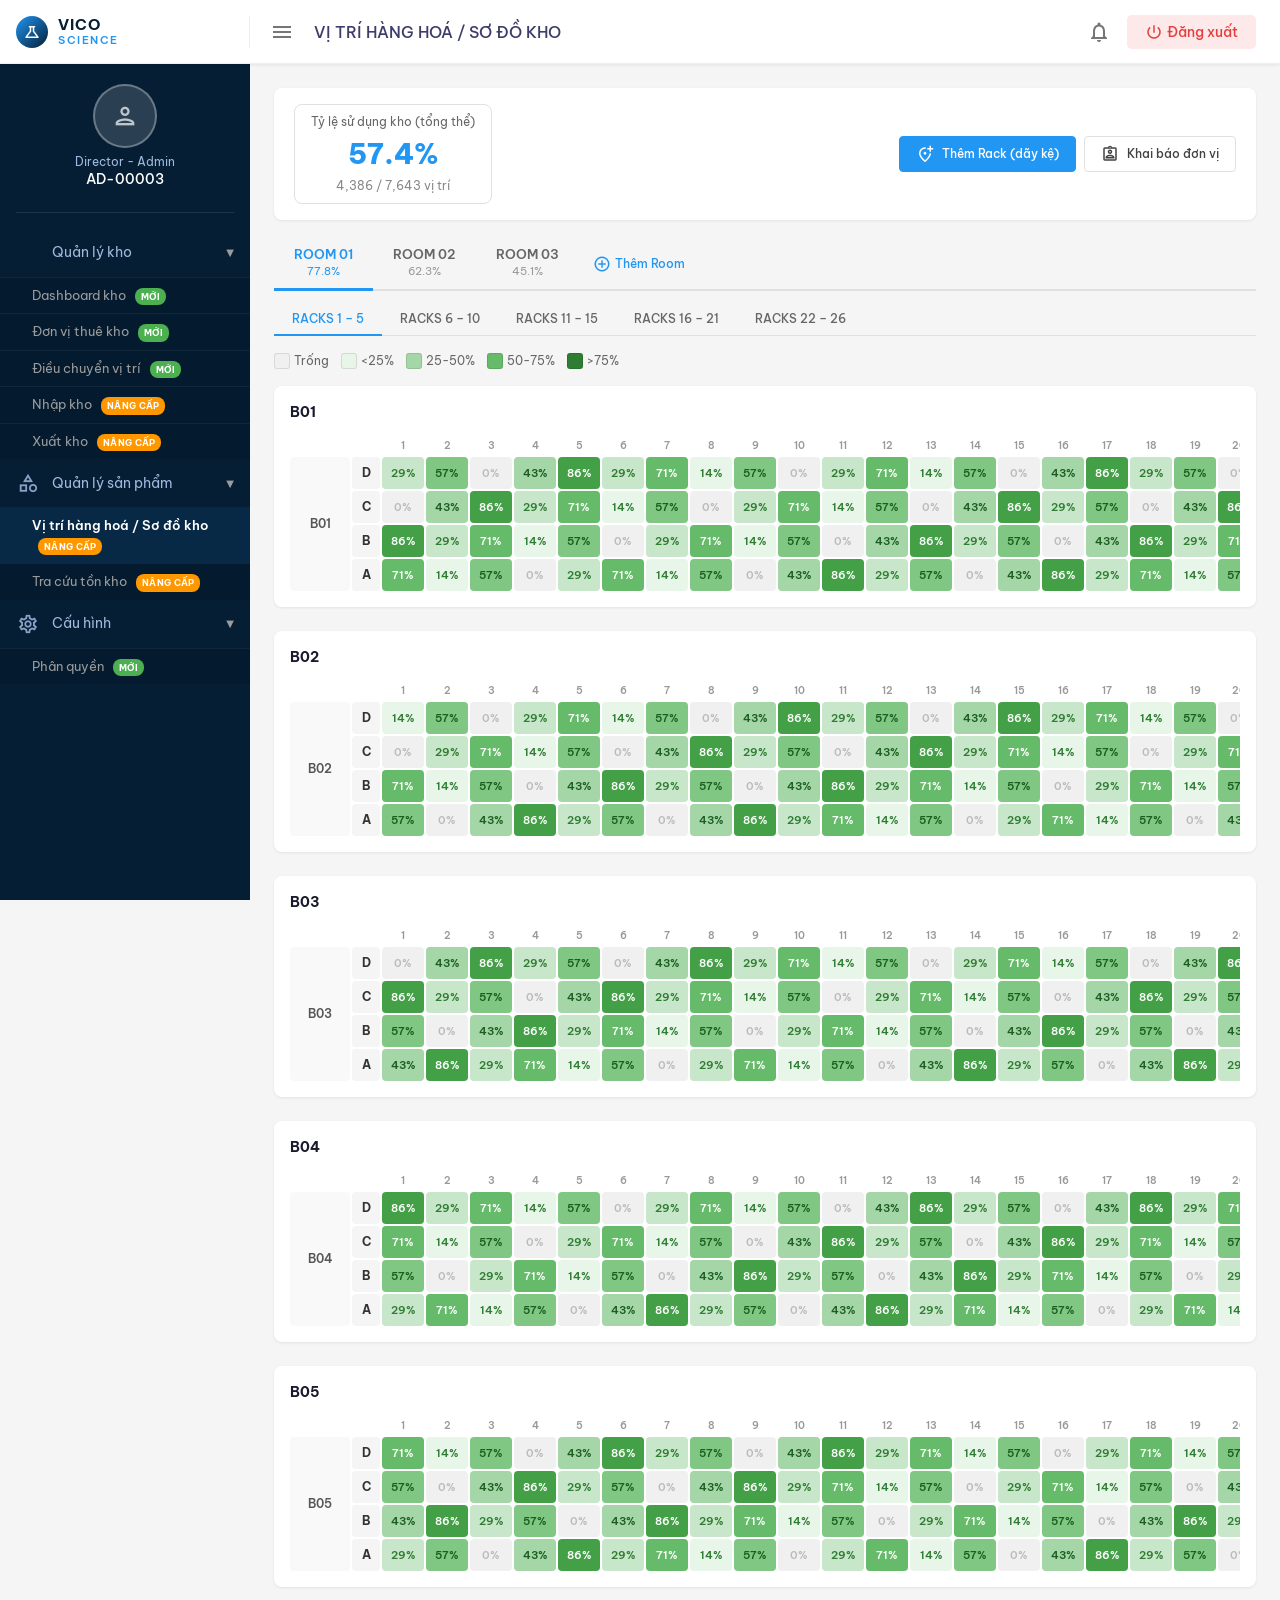
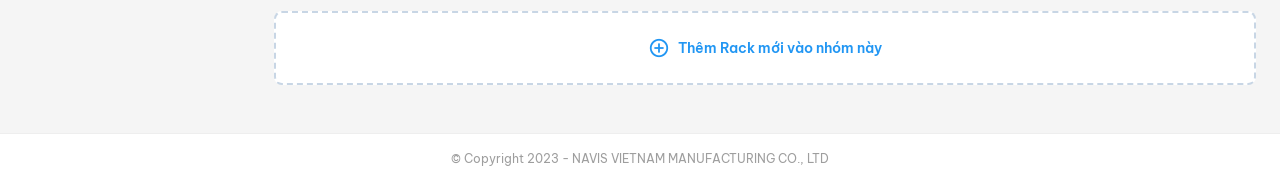
==== w03-so-do-kho.html @ 7afab0c6 "Initial commit: Navis ERP warehouse wireframes Co-Authored-By: Claude Opus 4.6 <noreply@anthropic.co" ====
<!DOCTYPE html>
<html lang="vi">
<head>
  <meta charset="UTF-8">
  <meta name="viewport" content="width=device-width, initial-scale=1.0">
  <title>Sơ đồ kho - Navis ERP</title>
  <link rel="stylesheet" href="shared.css?v=5">
  <style>
    /* ── Utilization Summary ───────────────────────────────────────── */
    .util-summary {
      display: flex;
      align-items: center;
      gap: 24px;
      padding: 16px 20px;
      background: #fff;
      border-radius: 8px;
      box-shadow: 0 1px 3px rgba(0,0,0,0.08);
      margin-bottom: 16px;
      flex-wrap: wrap;
    }
    .util-card {
      padding: 8px 16px;
      border: 1px solid #e0e0e0;
      border-radius: 8px;
      text-align: center;
      min-width: 180px;
    }
    .util-card-label { font-size: 12px; color: #666; margin-bottom: 2px; }
    .util-card-value { font-size: 20px; font-weight: 700; color: #1a1a2e; }
    .util-card-value .pct { color: #2196F3; font-size: 16px; }
    .util-right { margin-left: auto; display: flex; gap: 8px; }

    /* ── Room Tabs ─────────────────────────────────────────────────── */
    .room-tabs {
      display: flex;
      gap: 0;
      margin-bottom: 12px;
      border-bottom: 2px solid #e0e0e0;
    }
    .room-tab {
      padding: 10px 20px;
      font-size: 13px;
      font-weight: 600;
      color: #666;
      cursor: pointer;
      border-bottom: 3px solid transparent;
      margin-bottom: -2px;
      text-align: center;
      transition: all 0.15s;
      background: none;
      border-left: none; border-right: none; border-top: none;
    }
    .room-tab:hover { color: #333; background: #f5f5f5; }
    .room-tab.active {
      color: #2196F3;
      border-bottom-color: #2196F3;
    }
    .room-tab .room-pct {
      display: block;
      font-size: 11px;
      font-weight: 400;
      color: #999;
      margin-top: 2px;
    }
    .room-tab.active .room-pct { color: #2196F3; }

    /* ── Rack Group Tabs ───────────────────────────────────────────── */
    .rack-tabs {
      display: flex;
      gap: 0;
      margin-bottom: 16px;
      border-bottom: 1px solid #e0e0e0;
    }
    .rack-tab {
      padding: 8px 18px;
      font-size: 12px;
      font-weight: 500;
      color: #666;
      cursor: pointer;
      border-bottom: 2px solid transparent;
      margin-bottom: -1px;
      transition: all 0.15s;
      background: none;
      border-left: none; border-right: none; border-top: none;
    }
    .rack-tab:hover { color: #333; }
    .rack-tab.active { color: #2196F3; border-bottom-color: #2196F3; }

    /* ── Toolbar ───────────────────────────────────────────────────── */
    .map-toolbar {
      display: flex;
      align-items: center;
      gap: 16px;
      margin-bottom: 16px;
      flex-wrap: wrap;
    }
    .map-toolbar label { font-size: 13px; color: #555; display: flex; align-items: center; gap: 6px; cursor: pointer; }
    .map-toolbar input[type="checkbox"] { accent-color: #2196F3; width: 16px; height: 16px; }

    /* ── Rack Grid (table-like) ────────────────────────────────────── */
    .rack-section {
      margin-bottom: 24px;
      background: #fff;
      border-radius: 8px;
      box-shadow: 0 1px 3px rgba(0,0,0,0.08);
      padding: 16px;
    }
    .rack-header {
      display: flex;
      align-items: center;
      justify-content: space-between;
      margin-bottom: 12px;
    }
    .rack-name {
      font-size: 14px;
      font-weight: 700;
      color: #1a1a2e;
    }
    .rack-name small {
      font-weight: 400;
      color: #888;
      font-size: 12px;
      margin-left: 6px;
    }
    .rack-grid-wrapper {
      overflow-x: auto;
    }
    .rack-grid {
      display: grid;
      gap: 2px;
      min-width: fit-content;
    }
    .rack-grid-row {
      display: contents;
    }
    /* Row label (floor letter) */
    .floor-label {
      display: flex;
      align-items: center;
      justify-content: center;
      font-size: 12px;
      font-weight: 700;
      color: #333;
      min-width: 28px;
      height: 32px;
      background: #f5f5f5;
      border-radius: 4px;
    }
    /* Rack label (left side) */
    .rack-label-cell {
      display: flex;
      align-items: center;
      justify-content: center;
      font-size: 12px;
      font-weight: 600;
      color: #555;
      min-width: 60px;
      grid-row: span 4;
      background: #f9f9f9;
      border-radius: 4px;
      writing-mode: horizontal-tb;
      text-align: center;
      line-height: 1.3;
    }
    /* Slot cell */
    .slot-cell {
      display: flex;
      align-items: center;
      justify-content: center;
      min-width: 42px;
      height: 32px;
      font-size: 11px;
      font-weight: 600;
      border-radius: 4px;
      cursor: pointer;
      transition: transform 0.1s, box-shadow 0.1s;
      user-select: none;
    }
    .slot-cell:hover {
      transform: scale(1.08);
      box-shadow: 0 2px 8px rgba(0,0,0,0.18);
      z-index: 1;
      position: relative;
    }
    /* Column headers */
    .col-header {
      display: flex;
      align-items: center;
      justify-content: center;
      font-size: 10px;
      font-weight: 600;
      color: #999;
      min-width: 42px;
      height: 20px;
    }

    /* Utilization colors (green gradient) */
    .slot-0 { background: #f0f0f0; color: #bbb; }
    .slot-1 { background: #e8f5e9; color: #2e7d32; }
    .slot-2 { background: #c8e6c9; color: #2e7d32; }
    .slot-3 { background: #a5d6a7; color: #1b5e20; }
    .slot-4 { background: #81c784; color: #1b5e20; }
    .slot-5 { background: #66bb6a; color: #fff; }
    .slot-6 { background: #43a047; color: #fff; }
    .slot-7 { background: #2e7d32; color: #fff; }

    /* Legend */
    .legend-bar {
      display: flex;
      align-items: center;
      gap: 12px;
      font-size: 12px;
      color: #666;
    }
    .legend-bar .legend-item {
      display: flex;
      align-items: center;
      gap: 4px;
    }
    .legend-bar .swatch {
      width: 16px;
      height: 16px;
      border-radius: 3px;
      border: 1px solid rgba(0,0,0,0.1);
    }

    /* ── Modal: Khởi tạo vị trí ────────────────────────────────────── */
    .init-modal {
      display: none;
      position: fixed;
      inset: 0;
      background: rgba(0,0,0,0.5);
      z-index: 2000;
      align-items: center;
      justify-content: center;
    }
    .init-modal.modal--visible { display: flex; }
    .init-dialog {
      background: #fff;
      border-radius: 10px;
      width: 560px;
      max-width: 95vw;
      max-height: 90vh;
      overflow-y: auto;
      box-shadow: 0 8px 32px rgba(0,0,0,0.2);
    }
    .init-dialog .modal-header {
      padding: 16px 20px;
      border-bottom: 1px solid #eee;
      display: flex;
      align-items: center;
      justify-content: space-between;
    }
    .init-dialog .modal-title { font-size: 16px; font-weight: 600; color: #3e3c6a; }
    .init-dialog .modal-body { padding: 20px; }
    .init-dialog .modal-footer {
      padding: 12px 20px;
      border-top: 1px solid #eee;
      display: flex;
      justify-content: flex-end;
      gap: 8px;
    }
    /* Grid size picker (Excel-style) */
    .grid-picker {
      display: inline-grid;
      gap: 2px;
      margin-top: 8px;
    }
    .grid-picker-cell {
      width: 28px; height: 28px;
      border: 1px solid #d0d5dd;
      border-radius: 3px;
      cursor: pointer;
      transition: background 0.1s;
    }
    .grid-picker-cell:hover,
    .grid-picker-cell.selected {
      background: #2196F3;
      border-color: #1976D2;
    }
    .grid-picker-info {
      margin-top: 8px;
      font-size: 13px;
      color: #555;
      font-weight: 500;
    }

    /* ── Add Tab Button ────────────────────────────────────────────── */
    .tab-add {
      padding: 8px 14px;
      font-size: 18px;
      font-weight: 400;
      color: #2196F3;
      cursor: pointer;
      border: none;
      background: none;
      margin-bottom: -2px;
      transition: all 0.15s;
      display: flex;
      align-items: center;
      gap: 4px;
    }
    .tab-add:hover {
      background: #e3f2fd;
      border-radius: 6px 6px 0 0;
    }
    .tab-add .add-label {
      font-size: 12px;
      font-weight: 500;
    }

    /* ── Rack Section Add Button ───────────────────────────────────── */
    .rack-add-section {
      margin-bottom: 24px;
      background: #fff;
      border: 2px dashed #c8d6e5;
      border-radius: 8px;
      padding: 24px;
      display: flex;
      align-items: center;
      justify-content: center;
      cursor: pointer;
      transition: all 0.15s;
      gap: 8px;
      color: #2196F3;
      font-size: 14px;
      font-weight: 600;
    }
    .rack-add-section:hover {
      background: #e3f2fd;
      border-color: #2196F3;
    }

    /* ── Room Modal ────────────────────────────────────────────────── */
    .room-modal {
      display: none;
      position: fixed;
      inset: 0;
      background: rgba(0,0,0,0.5);
      z-index: 2000;
      align-items: center;
      justify-content: center;
    }
    .room-modal.modal--visible { display: flex; }

    /* ── Responsive ────────────────────────────────────────────────── */
    @media (max-width: 900px) {
      .util-summary { flex-direction: column; align-items: stretch; }
      .util-right { margin-left: 0; }
    }
  </style>
</head>
<body>
  <div class="layout">
    <aside class="sidebar" id="sidebar"></aside>
    <div class="main-area">
      <header id="header"></header>
      <main class="content">

        <!-- Utilization Summary -->
        <div class="util-summary">
          <div class="util-card">
            <div class="util-card-label">Tỷ lệ sử dụng kho (tổng thể)</div>
            <div class="util-card-value"><span class="pct" style="font-size:28px;font-weight:800;">57.4%</span></div>
            <div style="font-size:12px;color:#888;margin-top:2px;">4,386 / 7,643 vị trí</div>
          </div>
          <div class="util-right">
            <button class="btn btn-primary" id="btn-init" onclick="document.getElementById('modal-init').classList.add('modal--visible')">
              <span class="material-icons-outlined" style="font-size:18px">add_location_alt</span>
              Thêm Rack (dãy kệ)
            </button>
            <button class="btn btn-secondary" onclick="document.getElementById('modal-assign').classList.add('modal--visible')">
              <span class="material-icons-outlined" style="font-size:18px">assignment_ind</span>
              Khai báo đơn vị
            </button>
          </div>
        </div>

        <!-- Room Tabs -->
        <div class="room-tabs" id="room-tabs">
          <button class="room-tab active" data-room="room1">ROOM 01<span class="room-pct">77.8%</span></button>
          <button class="room-tab" data-room="room2">ROOM 02<span class="room-pct">62.3%</span></button>
          <button class="room-tab" data-room="room3">ROOM 03<span class="room-pct">45.1%</span></button>
          <button class="tab-add" onclick="document.getElementById('modal-room').classList.add('modal--visible')" title="Thêm Room mới">
            <span class="material-icons-outlined" style="font-size:18px">add_circle_outline</span>
            <span class="add-label">Thêm Room</span>
          </button>
        </div>

        <!-- Rack Group Tabs -->
        <div class="rack-tabs" id="rack-tabs">
          <button class="rack-tab active" data-group="1-5">RACKS 1 – 5</button>
          <button class="rack-tab" data-group="6-10">RACKS 6 – 10</button>
          <button class="rack-tab" data-group="11-15">RACKS 11 – 15</button>
          <button class="rack-tab" data-group="16-21">RACKS 16 – 21</button>
          <button class="rack-tab" data-group="22-26">RACKS 22 – 26</button>
        </div>

        <!-- Legend -->
        <div class="map-toolbar">
          <div class="legend-bar">
            <div class="legend-item"><span class="swatch slot-0"></span> Trống</div>
            <div class="legend-item"><span class="swatch slot-1"></span> &lt;25%</div>
            <div class="legend-item"><span class="swatch slot-3"></span> 25-50%</div>
            <div class="legend-item"><span class="swatch slot-5"></span> 50-75%</div>
            <div class="legend-item"><span class="swatch slot-7"></span> &gt;75%</div>
          </div>
        </div>

        <!-- Rack Grids (rendered by JS) -->
        <div id="rack-container"></div>

      </main>
      <footer id="footer"></footer>
    </div>
  </div>

  <!-- Modal: Khởi tạo vị trí -->
  <div class="init-modal" id="modal-init">
    <div class="init-dialog">
      <div class="modal-header">
        <span class="modal-title">Thêm Rack (dãy kệ) mới</span>
        <button class="modal-close" onclick="document.getElementById('modal-init').classList.remove('modal--visible')">&times;</button>
      </div>
      <div class="modal-body">
        <div class="form-group">
          <label class="form-label">Khu vực lưu trữ <span class="required">*</span></label>
          <select class="form-control" id="init-room">
            <option value="">Chọn khu vực...</option>
            <option value="Room 1">Room 1</option>
            <option value="Room 2">Room 2</option>
            <option value="Room 3">Room 3</option>
            <option value="new">+ Tạo khu vực mới...</option>
          </select>
        </div>
        <div class="form-group">
          <label class="form-label">Tên dãy kệ <span class="required">*</span></label>
          <input type="text" class="form-control" id="init-rack" placeholder="VD: B06, C01...">
          <span class="form-help">Mã dãy kệ sẽ dùng làm prefix cho mã vị trí (VD: B06.101.1)</span>
        </div>
        <div class="form-group">
          <label class="form-label">Số lượng vị trí <span class="required">*</span></label>
          <span class="form-help" style="margin-bottom:8px; display:block">Chọn số tầng (hàng) × số ô (cột) giống tạo bảng Excel:</span>
          <div style="display:flex; gap:16px; align-items:flex-start;">
            <div>
              <div class="grid-picker" id="grid-picker" style="grid-template-columns: repeat(10, 28px);"></div>
              <div class="grid-picker-info" id="grid-picker-info">Chưa chọn</div>
            </div>
            <div style="flex:1;">
              <div class="form-group" style="margin-bottom:8px">
                <label class="form-label" style="font-size:12px">Số tầng (hàng)</label>
                <input type="number" class="form-control" id="init-floors" min="1" max="10" value="4" style="width:80px">
              </div>
              <div class="form-group">
                <label class="form-label" style="font-size:12px">Số ô mỗi tầng (cột)</label>
                <input type="number" class="form-control" id="init-slots" min="1" max="30" value="20" style="width:80px">
              </div>
              <div class="form-group">
                <label class="form-label" style="font-size:12px">Số pallet mỗi ô</label>
                <input type="number" class="form-control" id="init-pallets" min="1" max="10" value="7" style="width:80px">
              </div>
            </div>
          </div>
        </div>
        <div class="alert alert-info" style="margin-top:12px">
          <strong>Preview mã vị trí:</strong> B06.101.1 → B06.104.20 (4 tầng × 20 ô × 7 pallet = 560 vị trí)
        </div>
      </div>
      <div class="modal-footer">
        <button class="btn btn-secondary" onclick="document.getElementById('modal-init').classList.remove('modal--visible')">Hủy</button>
        <button class="btn btn-primary" onclick="alert('Đã khởi tạo thành công!'); document.getElementById('modal-init').classList.remove('modal--visible')">Khởi tạo</button>
      </div>
    </div>
  </div>

  <!-- Modal: Khai báo vị trí đơn vị -->
  <div class="init-modal" id="modal-assign">
    <div class="init-dialog" style="width:640px">
      <div class="modal-header">
        <span class="modal-title">Khai báo vị trí cho đơn vị thuê kho</span>
        <button class="modal-close" onclick="document.getElementById('modal-assign').classList.remove('modal--visible')">&times;</button>
      </div>
      <div class="modal-body">
        <div class="form-row" style="display:grid;grid-template-columns:1fr 1fr;gap:16px;margin-bottom:16px">
          <div class="form-group" style="margin-bottom:0">
            <label class="form-label">Đơn vị thuê kho <span class="required">*</span></label>
            <select class="form-control">
              <option value="">Chọn đơn vị...</option>
              <option value="navis">KHO NAVIS</option>
              <option value="labee">KHO LABEE</option>
              <option value="potachem">KHO POTACHEM</option>
            </select>
          </div>
          <div class="form-group" style="margin-bottom:0">
            <label class="form-label">Khu vực</label>
            <select class="form-control">
              <option value="room1">Room 1</option>
              <option value="room2">Room 2</option>
              <option value="room3">Room 3</option>
            </select>
          </div>
        </div>
        <p style="font-size:13px;color:#555;margin-bottom:12px">Click vào các vị trí bên dưới để gán cho đơn vị đã chọn. <span style="color:#2196F3">■</span> = đã gán, <span style="color:#ccc">■</span> = trống, <span style="color:#999">■</span> = đơn vị khác.</p>
        <div style="overflow-x:auto">
          <table style="border-collapse:collapse;font-size:12px;width:100%">
            <thead>
              <tr>
                <th style="padding:6px 8px;background:#f5f5f5;border:1px solid #e0e0e0;font-weight:600">Rack</th>
                <th style="padding:6px 8px;background:#f5f5f5;border:1px solid #e0e0e0">1</th>
                <th style="padding:6px 8px;background:#f5f5f5;border:1px solid #e0e0e0">2</th>
                <th style="padding:6px 8px;background:#f5f5f5;border:1px solid #e0e0e0">3</th>
                <th style="padding:6px 8px;background:#f5f5f5;border:1px solid #e0e0e0">4</th>
                <th style="padding:6px 8px;background:#f5f5f5;border:1px solid #e0e0e0">5</th>
                <th style="padding:6px 8px;background:#f5f5f5;border:1px solid #e0e0e0">6</th>
                <th style="padding:6px 8px;background:#f5f5f5;border:1px solid #e0e0e0">7</th>
                <th style="padding:6px 8px;background:#f5f5f5;border:1px solid #e0e0e0">8</th>
                <th style="padding:6px 8px;background:#f5f5f5;border:1px solid #e0e0e0">9</th>
                <th style="padding:6px 8px;background:#f5f5f5;border:1px solid #e0e0e0">10</th>
              </tr>
            </thead>
            <tbody>
              <tr>
                <td style="padding:6px 8px;border:1px solid #e0e0e0;font-weight:600">B01</td>
                <td style="padding:4px;border:1px solid #e0e0e0;text-align:center;cursor:pointer;background:#bbdefb" title="B01.101 — KHO NAVIS">■</td>
                <td style="padding:4px;border:1px solid #e0e0e0;text-align:center;cursor:pointer;background:#bbdefb" title="B01.102 — KHO NAVIS">■</td>
                <td style="padding:4px;border:1px solid #e0e0e0;text-align:center;cursor:pointer;background:#bbdefb" title="B01.103 — KHO NAVIS">■</td>
                <td style="padding:4px;border:1px solid #e0e0e0;text-align:center;cursor:pointer;background:#e0e0e0;color:#999" title="B01.104 — KHO LABEE">■</td>
                <td style="padding:4px;border:1px solid #e0e0e0;text-align:center;cursor:pointer;background:#e0e0e0;color:#999" title="B01.105 — KHO LABEE">■</td>
                <td style="padding:4px;border:1px solid #e0e0e0;text-align:center;cursor:pointer;background:#fff" title="B01.106 — Trống">□</td>
                <td style="padding:4px;border:1px solid #e0e0e0;text-align:center;cursor:pointer;background:#fff" title="B01.107 — Trống">□</td>
                <td style="padding:4px;border:1px solid #e0e0e0;text-align:center;cursor:pointer;background:#bbdefb" title="B01.108 — KHO NAVIS">■</td>
                <td style="padding:4px;border:1px solid #e0e0e0;text-align:center;cursor:pointer;background:#bbdefb" title="B01.109 — KHO NAVIS">■</td>
                <td style="padding:4px;border:1px solid #e0e0e0;text-align:center;cursor:pointer;background:#fff" title="B01.110 — Trống">□</td>
              </tr>
              <tr>
                <td style="padding:6px 8px;border:1px solid #e0e0e0;font-weight:600">B02</td>
                <td style="padding:4px;border:1px solid #e0e0e0;text-align:center;cursor:pointer;background:#e0e0e0;color:#999" title="B02.101 — KHO POTACHEM">■</td>
                <td style="padding:4px;border:1px solid #e0e0e0;text-align:center;cursor:pointer;background:#e0e0e0;color:#999" title="B02.102 — KHO POTACHEM">■</td>
                <td style="padding:4px;border:1px solid #e0e0e0;text-align:center;cursor:pointer;background:#bbdefb" title="B02.103 — KHO NAVIS">■</td>
                <td style="padding:4px;border:1px solid #e0e0e0;text-align:center;cursor:pointer;background:#bbdefb" title="B02.104 — KHO NAVIS">■</td>
                <td style="padding:4px;border:1px solid #e0e0e0;text-align:center;cursor:pointer;background:#fff" title="B02.105 — Trống">□</td>
                <td style="padding:4px;border:1px solid #e0e0e0;text-align:center;cursor:pointer;background:#fff" title="B02.106 — Trống">□</td>
                <td style="padding:4px;border:1px solid #e0e0e0;text-align:center;cursor:pointer;background:#bbdefb" title="B02.107 — KHO NAVIS">■</td>
                <td style="padding:4px;border:1px solid #e0e0e0;text-align:center;cursor:pointer;background:#bbdefb" title="B02.108 — KHO NAVIS">■</td>
                <td style="padding:4px;border:1px solid #e0e0e0;text-align:center;cursor:pointer;background:#e0e0e0;color:#999" title="B02.109 — KHO LABEE">■</td>
                <td style="padding:4px;border:1px solid #e0e0e0;text-align:center;cursor:pointer;background:#e0e0e0;color:#999" title="B02.110 — KHO LABEE">■</td>
              </tr>
              <tr>
                <td style="padding:6px 8px;border:1px solid #e0e0e0;font-weight:600">B03</td>
                <td style="padding:4px;border:1px solid #e0e0e0;text-align:center;cursor:pointer;background:#bbdefb" title="B03.101 — KHO NAVIS">■</td>
                <td style="padding:4px;border:1px solid #e0e0e0;text-align:center;cursor:pointer;background:#bbdefb" title="B03.102 — KHO NAVIS">■</td>
                <td style="padding:4px;border:1px solid #e0e0e0;text-align:center;cursor:pointer;background:#bbdefb" title="B03.103 — KHO NAVIS">■</td>
                <td style="padding:4px;border:1px solid #e0e0e0;text-align:center;cursor:pointer;background:#bbdefb" title="B03.104 — KHO NAVIS">■</td>
                <td style="padding:4px;border:1px solid #e0e0e0;text-align:center;cursor:pointer;background:#bbdefb" title="B03.105 — KHO NAVIS">■</td>
                <td style="padding:4px;border:1px solid #e0e0e0;text-align:center;cursor:pointer;background:#fff" title="B03.106 — Trống">□</td>
                <td style="padding:4px;border:1px solid #e0e0e0;text-align:center;cursor:pointer;background:#fff" title="B03.107 — Trống">□</td>
                <td style="padding:4px;border:1px solid #e0e0e0;text-align:center;cursor:pointer;background:#fff" title="B03.108 — Trống">□</td>
                <td style="padding:4px;border:1px solid #e0e0e0;text-align:center;cursor:pointer;background:#e0e0e0;color:#999" title="B03.109 — KHO LABEE">■</td>
                <td style="padding:4px;border:1px solid #e0e0e0;text-align:center;cursor:pointer;background:#e0e0e0;color:#999" title="B03.110 — KHO LABEE">■</td>
              </tr>
            </tbody>
          </table>
        </div>
        <div style="margin-top:12px;display:flex;gap:16px;font-size:12px;color:#666">
          <span><span style="display:inline-block;width:14px;height:14px;background:#bbdefb;border:1px solid #90caf9;border-radius:2px;vertical-align:middle"></span> Đơn vị đang chọn</span>
          <span><span style="display:inline-block;width:14px;height:14px;background:#e0e0e0;border:1px solid #bbb;border-radius:2px;vertical-align:middle"></span> Đơn vị khác</span>
          <span><span style="display:inline-block;width:14px;height:14px;background:#fff;border:1px solid #ccc;border-radius:2px;vertical-align:middle"></span> Trống</span>
        </div>
      </div>
      <div class="modal-footer">
        <button class="btn btn-secondary" onclick="document.getElementById('modal-assign').classList.remove('modal--visible')">Đóng</button>
        <button class="btn btn-primary" onclick="alert('Đã lưu khai báo!'); document.getElementById('modal-assign').classList.remove('modal--visible')">Lưu khai báo</button>
      </div>
    </div>
  </div>

  <!-- Modal: Tạo Room mới -->
  <div class="room-modal" id="modal-room">
    <div class="init-dialog" style="width:440px">
      <div class="modal-header">
        <span class="modal-title">Tạo Room (khu vực) mới</span>
        <button class="modal-close" onclick="document.getElementById('modal-room').classList.remove('modal--visible')">&times;</button>
      </div>
      <div class="modal-body">
        <div class="form-group">
          <label class="form-label">Tên Room <span class="required">*</span></label>
          <input type="text" class="form-control" placeholder="VD: ROOM 04, KHU A..." value="ROOM 04">
        </div>
        <div class="form-group">
          <label class="form-label">Mô tả</label>
          <input type="text" class="form-control" placeholder="Mô tả khu vực (không bắt buộc)">
        </div>
        <div class="alert alert-info" style="margin-top:12px">
          Sau khi tạo Room, bạn có thể thêm các Rack (dãy kệ) vào Room này.
        </div>
      </div>
      <div class="modal-footer">
        <button class="btn btn-secondary" onclick="document.getElementById('modal-room').classList.remove('modal--visible')">Hủy</button>
        <button class="btn btn-primary" onclick="alert('Wireframe demo: Đã tạo Room mới!'); document.getElementById('modal-room').classList.remove('modal--visible')">Tạo Room</button>
      </div>
    </div>
  </div>

  <script src="shared.js?v=5"></script>
  <script>
    (function () {
      'use strict';

      initPage('w03-so-do-kho.html', 'VỊ TRÍ HÀNG HOÁ / SƠ ĐỒ KHO');

      // ── Sample warehouse data ──────────────────────────────────────
      var TOTAL_PALLETS = 7;
      var FLOORS = ['D', 'C', 'B', 'A']; // top to bottom

      // Generate sample rack data
      function generateRackData(rackName, rackIndex, numSlots) {
        var floors = [];
        for (var f = 0; f < FLOORS.length; f++) {
          var slots = [];
          for (var s = 1; s <= numSlots; s++) {
            // Semi-random utilization for demo
            var seed = (rackIndex * 100 + f * 31 + s * 7) % 17;
            var used = Math.min(TOTAL_PALLETS, Math.max(0, Math.floor(seed / 2.5)));
            var code = rackName + '.' + (f + 1) + String(s).padStart(2, '0') + '.';
            slots.push({ used: used, total: TOTAL_PALLETS, code: code });
          }
          floors.push({ label: FLOORS[f], slots: slots });
        }
        return { name: rackName, index: rackIndex, floors: floors };
      }

      var rackGroups = {
        '1-5': [
          generateRackData('B01', 1, 20),
          generateRackData('B02', 2, 20),
          generateRackData('B03', 3, 20),
          generateRackData('B04', 4, 20),
          generateRackData('B05', 5, 20)
        ],
        '6-10': [
          generateRackData('B06', 6, 18),
          generateRackData('B07', 7, 18),
          generateRackData('B08', 8, 18),
          generateRackData('B09', 9, 18),
          generateRackData('B10', 10, 18)
        ],
        '11-15': [
          generateRackData('B11', 11, 16),
          generateRackData('B12', 12, 16),
          generateRackData('B13', 13, 16),
          generateRackData('B14', 14, 16),
          generateRackData('B15', 15, 16)
        ]
      };

      var activeGroup = '1-5';

      // ── Utility: color class based on utilization ──────────────────
      function slotClass(used, total) {
        if (used === 0) return 'slot-0';
        var pct = used / total;
        if (pct <= 0.15) return 'slot-1';
        if (pct <= 0.3) return 'slot-2';
        if (pct <= 0.45) return 'slot-3';
        if (pct <= 0.6) return 'slot-4';
        if (pct <= 0.75) return 'slot-5';
        if (pct <= 0.9) return 'slot-6';
        return 'slot-7';
      }

      // ── Render rack grid ───────────────────────────────────────────
      function renderRack(rack) {
        var numSlots = rack.floors[0].slots.length;
        // Grid columns: rack-label | floor-label | slot1 | slot2 | ...
        var cols = numSlots + 2;
        var html = '<div class="rack-section">';
        html += '<div class="rack-header">';
        html += '<span class="rack-name">' + rack.name + '</span>';
        html += '</div>';
        html += '<div class="rack-grid-wrapper">';
        html += '<div class="rack-grid" style="grid-template-columns: 60px 28px repeat(' + numSlots + ', 1fr);">';

        // Column headers
        html += '<div class="col-header"></div><div class="col-header"></div>';
        for (var c = 1; c <= numSlots; c++) {
          html += '<div class="col-header">' + c + '</div>';
        }

        // Rows (floors, top to bottom: D, C, B, A)
        for (var f = 0; f < rack.floors.length; f++) {
          var floor = rack.floors[f];
          // Rack label only on first row
          if (f === 0) {
            html += '<div class="rack-label-cell">' + rack.name + '</div>';
          }
          html += '<div class="floor-label">' + floor.label + '</div>';
          for (var s = 0; s < floor.slots.length; s++) {
            var slot = floor.slots[s];
            var cls = slotClass(slot.used, slot.total);
            var pctVal = slot.total > 0 ? Math.round(slot.used / slot.total * 100) : 0;
            var title = rack.name + '.' + (f+1) + String(s+1).padStart(2,'0') + ' — ' + slot.used + '/' + slot.total + ' pallet (' + pctVal + '%)';
            html += '<div class="slot-cell ' + cls + '" title="' + title + '" data-code="' + slot.code + '">';
            html += pctVal + '%';
            html += '</div>';
          }
        }

        html += '</div></div></div>';
        return html;
      }

      function renderRackContainer() {
        var container = document.getElementById('rack-container');
        var racks = rackGroups[activeGroup];
        if (!racks) {
          container.innerHTML = '<div class="empty-state"><div class="empty-icon">📦</div><div class="empty-title">Chưa có dữ liệu</div></div>';
          return;
        }
        var html = '';
        for (var i = 0; i < racks.length; i++) {
          html += renderRack(racks[i]);
        }
        // Add rack button
        html += '<div class="rack-add-section" onclick="document.getElementById(\'modal-init\').classList.add(\'modal--visible\')">';
        html += '<span class="material-icons-outlined" style="font-size:22px">add_circle_outline</span>';
        html += 'Thêm Rack mới vào nhóm này';
        html += '</div>';
        container.innerHTML = html;
      }

      // ── Tab switching ──────────────────────────────────────────────
      document.getElementById('room-tabs').addEventListener('click', function(e) {
        var tab = e.target.closest('.room-tab');
        if (!tab) return;
        document.querySelectorAll('.room-tab').forEach(function(t) { t.classList.remove('active'); });
        tab.classList.add('active');
      });

      document.getElementById('rack-tabs').addEventListener('click', function(e) {
        var tab = e.target.closest('.rack-tab');
        if (!tab) return;
        document.querySelectorAll('.rack-tab').forEach(function(t) { t.classList.remove('active'); });
        tab.classList.add('active');
        activeGroup = tab.getAttribute('data-group');
        renderRackContainer();
      });

      // ── Click on slot cell → navigate to detail ────────────────────
      document.getElementById('rack-container').addEventListener('click', function(e) {
        var cell = e.target.closest('.slot-cell');
        if (cell) {
          var code = cell.getAttribute('data-code') || '';
          window.location = 'w04-chi-tiet-vi-tri.html?location=' + encodeURIComponent(code);
        }
      });

      // ── Grid picker (Excel-style) in modal ─────────────────────────
      var picker = document.getElementById('grid-picker');
      var pickerInfo = document.getElementById('grid-picker-info');
      var pickerRows = 6, pickerCols = 10;
      var selectedR = 0, selectedC = 0;

      // Build picker grid
      var pickerHTML = '';
      for (var r = 1; r <= pickerRows; r++) {
        for (var c = 1; c <= pickerCols; c++) {
          pickerHTML += '<div class="grid-picker-cell" data-r="' + r + '" data-c="' + c + '"></div>';
        }
      }
      picker.innerHTML = pickerHTML;

      picker.addEventListener('mouseover', function(e) {
        var cell = e.target.closest('.grid-picker-cell');
        if (!cell) return;
        var r = parseInt(cell.dataset.r), c = parseInt(cell.dataset.c);
        highlightPicker(r, c);
      });

      picker.addEventListener('click', function(e) {
        var cell = e.target.closest('.grid-picker-cell');
        if (!cell) return;
        selectedR = parseInt(cell.dataset.r);
        selectedC = parseInt(cell.dataset.c);
        document.getElementById('init-floors').value = selectedR;
        document.getElementById('init-slots').value = selectedC;
        pickerInfo.textContent = selectedR + ' tầng × ' + selectedC + ' ô = ' + (selectedR * selectedC) + ' vị trí';
      });

      function highlightPicker(r, c) {
        var cells = picker.querySelectorAll('.grid-picker-cell');
        cells.forEach(function(cell) {
          var cr = parseInt(cell.dataset.r), cc = parseInt(cell.dataset.c);
          if (cr <= r && cc <= c) {
            cell.classList.add('selected');
          } else {
            cell.classList.remove('selected');
          }
        });
        pickerInfo.textContent = r + ' tầng × ' + c + ' ô = ' + (r * c) + ' vị trí';
      }

      // ── Initial render ─────────────────────────────────────────────
      renderRackContainer();

    })();
  </script>
</body>
</html>
---- shared.css ----
/* ==========================================================================
   Navis ERP - VICO Science
   Warehouse Management System - Wireframe Stylesheet
   ========================================================================== */

/* Google Font: Be Vietnam Pro + Material Icons (matches live site) */
@import url('https://fonts.googleapis.com/css2?family=Be+Vietnam+Pro:wght@300;400;500;600;700&display=swap');
@import url('https://fonts.googleapis.com/icon?family=Material+Icons+Outlined');

/* --------------------------------------------------------------------------
   0. CSS Custom Properties (Design Tokens)
   -------------------------------------------------------------------------- */
:root {
  /* Brand Colors — matched from erp.vicosci.com */
  --color-primary: #051e34;
  --color-primary-light: #0a3055;
  --color-primary-dark: #031525;
  --color-accent: #2196F3;
  --color-accent-light: #64B5F6;
  --color-accent-dark: #1976D2;

  /* Semantic Colors */
  --color-success: #4CAF50;
  --color-success-light: #81C784;
  --color-success-dark: #388E3C;
  --color-warning: #FF9800;
  --color-warning-light: #FFB74D;
  --color-warning-dark: #F57C00;
  --color-danger: #e53e3e;
  --color-danger-light: #fc8181;
  --color-danger-dark: #c53030;
  --color-info: #00BCD4;
  --color-info-light: #4DD0E1;

  /* Neutrals */
  --color-white: #ffffff;
  --color-gray-50: #fafafa;
  --color-gray-100: #f5f5f5;
  --color-gray-200: #eeeeee;
  --color-gray-300: #e0e0e0;
  --color-gray-400: #bdbdbd;
  --color-gray-500: #9e9e9e;
  --color-gray-600: #757575;
  --color-gray-700: #616161;
  --color-gray-800: #424242;
  --color-gray-900: #212121;
  --color-black: #000000;

  /* Status Card Colors */
  --card-pending-bg: #FF9800;
  --card-processing-bg: #2196F3;
  --card-received-bg: #051e34;
  --card-scanning-bg: #9C27B0;
  --card-completed-bg: #4CAF50;

  /* Typography — "Be Vietnam Pro" from live site */
  --font-family: 'Be Vietnam Pro', ui-sans-serif, system-ui, -apple-system, sans-serif;
  --font-size-xs: 11px;
  --font-size-sm: 12px;
  --font-size-base: 14px;
  --font-size-md: 16px;
  --font-size-lg: 18px;
  --font-size-xl: 20px;
  --font-size-2xl: 24px;
  --font-size-3xl: 28px;
  --font-weight-regular: 400;
  --font-weight-medium: 500;
  --font-weight-semibold: 600;
  --font-weight-bold: 700;

  /* Sidebar-specific colors — from live site */
  --sidebar-text: #a1b9de;
  --sidebar-text-inactive: #9b9b9b;
  --sidebar-hover-bg: rgba(255, 255, 255, 0.06);
  --sidebar-active-bg: rgba(33, 150, 243, 0.12);

  /* Header-specific — from live site */
  --header-title-color: #3e3c6a;

  /* Spacing */
  --space-xs: 4px;
  --space-sm: 8px;
  --space-md: 12px;
  --space-base: 16px;
  --space-lg: 20px;
  --space-xl: 24px;
  --space-2xl: 32px;
  --space-3xl: 40px;
  --space-4xl: 48px;

  /* Layout — matched from live site */
  --sidebar-width: 250px;
  --header-height: 64px;
  --border-radius: 4px;
  --border-radius-md: 6px;
  --border-radius-lg: 8px;
  --border-radius-xl: 12px;

  /* Shadows */
  --shadow-sm: 0 1px 3px rgba(0, 0, 0, 0.08);
  --shadow-md: 0 2px 8px rgba(0, 0, 0, 0.12);
  --shadow-lg: 0 4px 16px rgba(0, 0, 0, 0.16);
  --shadow-xl: 0 8px 32px rgba(0, 0, 0, 0.2);

  /* Transitions */
  --transition-fast: 150ms ease;
  --transition-base: 250ms ease;
  --transition-slow: 350ms ease;
}


/* --------------------------------------------------------------------------
   1. Reset & Base
   -------------------------------------------------------------------------- */
*,
*::before,
*::after {
  box-sizing: border-box;
  margin: 0;
  padding: 0;
}

html {
  font-size: var(--font-size-base);
  -webkit-font-smoothing: antialiased;
  -moz-osx-font-smoothing: grayscale;
}

body {
  font-family: var(--font-family);
  font-size: var(--font-size-base);
  font-weight: var(--font-weight-regular);
  line-height: 1.5;
  color: var(--color-gray-900);
  background-color: var(--color-gray-100);
}

a {
  color: var(--color-accent);
  text-decoration: none;
  transition: color var(--transition-fast);
}

a:hover {
  color: var(--color-accent-dark);
  text-decoration: underline;
}

img {
  max-width: 100%;
  height: auto;
}

ul, ol {
  list-style: none;
}

input, select, textarea, button {
  font-family: inherit;
  font-size: inherit;
}


/* --------------------------------------------------------------------------
   2. Layout (.layout)
   -------------------------------------------------------------------------- */
.layout {
  display: flex;
  min-height: 100vh;
  width: 100%;
}


/* --------------------------------------------------------------------------
   3. Sidebar (.sidebar)
   -------------------------------------------------------------------------- */
.sidebar {
  position: fixed;
  top: var(--header-height);
  left: 0;
  bottom: 0;
  width: var(--sidebar-width);
  background-color: var(--color-primary);
  color: var(--color-white);
  display: flex;
  flex-direction: column;
  overflow-y: auto;
  overflow-x: hidden;
  z-index: 1000;
  scrollbar-width: thin;
  scrollbar-color: var(--color-primary-light) transparent;
}

.sidebar::-webkit-scrollbar {
  width: 4px;
}

.sidebar::-webkit-scrollbar-track {
  background: transparent;
}

.sidebar::-webkit-scrollbar-thumb {
  background-color: var(--color-primary-light);
  border-radius: 2px;
}

/* --- Logo --- */
.sidebar .logo {
  display: flex;
  align-items: center;
  gap: var(--space-md);
  padding: var(--space-lg) var(--space-base);
  border-bottom: 1px solid rgba(255, 255, 255, 0.1);
  flex-shrink: 0;
}

.sidebar .logo img {
  width: 36px;
  height: 36px;
  border-radius: var(--border-radius);
}

.sidebar .logo-text {
  display: flex;
  flex-direction: column;
}

.sidebar .logo-text .brand-name {
  font-size: var(--font-size-md);
  font-weight: var(--font-weight-bold);
  letter-spacing: 0.5px;
  line-height: 1.2;
}

.sidebar .logo-text .brand-sub {
  font-size: var(--font-size-xs);
  opacity: 0.7;
  font-weight: var(--font-weight-regular);
}

/* --- Sidebar Logo (now in header, hidden in sidebar) --- */
.sidebar-logo {
  display: none;
}

.sidebar-logo-text {
  display: none;
}

/* --- User Info --- */
.sidebar .user-info {
  display: flex;
  align-items: center;
  gap: var(--space-md);
  padding: var(--space-base);
  border-bottom: 1px solid rgba(255, 255, 255, 0.1);
  flex-shrink: 0;
}

.sidebar .user-info .avatar {
  width: 40px;
  height: 40px;
  border-radius: 50%;
  background-color: var(--color-accent);
  display: flex;
  align-items: center;
  justify-content: center;
  font-weight: var(--font-weight-bold);
  font-size: var(--font-size-md);
  flex-shrink: 0;
  color: var(--color-white);
}

.sidebar .user-info .user-details {
  display: flex;
  flex-direction: column;
  overflow: hidden;
}

.sidebar .user-info .user-name {
  font-size: var(--font-size-base);
  font-weight: var(--font-weight-medium);
  white-space: nowrap;
  overflow: hidden;
  text-overflow: ellipsis;
}

.sidebar .user-info .user-role {
  font-size: var(--font-size-xs);
  opacity: 0.7;
}

/* Legacy sidebar-user classes */
.sidebar-user {
  display: flex;
  flex-direction: column;
  align-items: center;
  gap: 6px;
  padding: 20px 16px 16px;
}

.sidebar-user-avatar {
  width: 64px;
  height: 64px;
  border-radius: 50%;
  background: rgba(255,255,255,0.15);
  color: #fff;
  display: flex;
  align-items: center;
  justify-content: center;
  font-size: 20px;
  font-weight: 600;
  border: 2px solid rgba(255,255,255,0.3);
}

.sidebar-user-details {
  line-height: 1.3;
  text-align: center;
}

.sidebar-user-role {
  font-size: 12px;
  color: var(--sidebar-text);
}

.sidebar-user-id {
  font-size: 14px;
  color: #fff;
  font-weight: 500;
}

.sidebar-divider {
  border: none;
  border-top: 1px solid rgba(255, 255, 255, 0.1);
  margin: 8px 16px;
}

/* --- Navigation --- */
.sidebar nav {
  flex: 1;
  padding: var(--space-sm) 0;
}

.sidebar-nav {
  flex: 1;
  overflow-y: auto;
}

.sidebar .menu-section {
  padding: var(--space-sm) var(--space-base) var(--space-xs);
  font-size: var(--font-size-xs);
  text-transform: uppercase;
  letter-spacing: 1px;
  opacity: 0.5;
  font-weight: var(--font-weight-medium);
}

.sidebar .menu-item {
  display: flex;
  align-items: center;
  gap: var(--space-md);
  padding: var(--space-md) var(--space-base);
  color: var(--sidebar-text);
  cursor: pointer;
  transition: all var(--transition-fast);
  border-left: 3px solid transparent;
  font-size: var(--font-size-base);
  position: relative;
  user-select: none;
}

.sidebar .menu-item:hover {
  background-color: var(--sidebar-hover-bg);
  color: var(--color-white);
  text-decoration: none;
}

.sidebar .menu-item.active {
  background-color: var(--sidebar-active-bg);
  color: var(--color-white);
  border-left-color: var(--color-accent);
  font-weight: var(--font-weight-medium);
}

.sidebar .menu-item .menu-icon {
  width: 20px;
  height: 20px;
  display: flex;
  align-items: center;
  justify-content: center;
  flex-shrink: 0;
  font-size: var(--font-size-md);
  opacity: 0.8;
}

.sidebar .menu-item.active .menu-icon {
  opacity: 1;
}

.sidebar .menu-item .menu-label {
  flex: 1;
  white-space: nowrap;
  overflow: hidden;
  text-overflow: ellipsis;
}

.sidebar .menu-item .menu-arrow {
  font-size: var(--font-size-xs);
  opacity: 0.5;
  transition: transform var(--transition-fast);
}

.sidebar .menu-item.expanded .menu-arrow {
  transform: rotate(90deg);
}

/* Badge for new features - "(Moi)" */
.sidebar .badge-new {
  display: inline-block;
  background-color: var(--color-danger);
  color: var(--color-white);
  font-size: 9px;
  font-weight: var(--font-weight-bold);
  padding: 1px 6px;
  border-radius: 10px;
  line-height: 1.4;
  text-transform: uppercase;
  letter-spacing: 0.3px;
  margin-left: auto;
  flex-shrink: 0;
}

/* Sidebar badges */
.sidebar-badge {
  display: inline-block;
  background: #4CAF50;
  color: #fff;
  font-size: 9px;
  padding: 2px 6px;
  border-radius: 8px;
  margin-left: 6px;
  font-weight: 700;
  text-transform: uppercase;
  letter-spacing: 0.3px;
}
.sidebar-badge--upgrade {
  background: #FF9800;
}

/* Sub-menu */
.sidebar .sub-menu {
  overflow: hidden;
  max-height: 0;
  transition: max-height var(--transition-base);
  background-color: rgba(0, 0, 0, 0.1);
}

.sidebar .sub-menu.open {
  max-height: 500px;
}

.sidebar .sub-menu .menu-item {
  padding-left: calc(var(--space-base) + 20px + var(--space-md));
  font-size: var(--font-size-sm);
  border-left: none;
}

.sidebar .sub-menu .menu-item::before {
  content: '';
  width: 6px;
  height: 6px;
  border-radius: 50%;
  background-color: rgba(255, 255, 255, 0.3);
  flex-shrink: 0;
  margin-right: var(--space-sm);
}

.sidebar .sub-menu .menu-item.active::before {
  background-color: var(--color-accent);
}

/* Legacy sidebar menu classes */
.sidebar-menu {
  list-style: none;
  padding: 0;
}

.sidebar-menu-item {
  border-bottom: none;
}

.sidebar-menu-link {
  display: flex;
  align-items: center;
  gap: 12px;
  padding: 12px 16px;
  color: var(--sidebar-text);
  cursor: pointer;
  transition: background 0.15s;
  font-size: 14px;
  text-decoration: none;
}

.sidebar-menu-link .menu-icon {
  font-size: 22px;
  width: 24px;
  height: 24px;
  display: flex;
  align-items: center;
  justify-content: center;
  flex-shrink: 0;
  opacity: 0.85;
}

.sidebar-menu-label {
  flex: 1;
}

.sidebar-menu-link:hover {
  background: var(--sidebar-hover-bg);
  color: #fff;
  text-decoration: none;
}

.sidebar-menu-link--active {
  background: var(--sidebar-active-bg);
  color: #fff;
  font-weight: 600;
}

.sidebar-menu-arrow {
  font-size: 10px;
  color: var(--sidebar-text-inactive);
}

.sidebar-submenu {
  list-style: none;
  padding: 0;
  display: none;
  background: rgba(0, 0, 0, 0.12);
}

.sidebar-submenu--expanded {
  display: block;
}

.sidebar-submenu-item {
  border-top: 1px solid rgba(255, 255, 255, 0.05);
}

.sidebar-submenu-link {
  display: block;
  padding: 8px 16px 8px 32px;
  color: var(--sidebar-text-inactive);
  font-size: 13px;
  transition: background 0.15s, color 0.15s;
  text-decoration: none;
}

.sidebar-submenu-link:hover {
  background: var(--sidebar-hover-bg);
  color: var(--sidebar-text);
  text-decoration: none;
}

.sidebar-submenu-link--active {
  color: #fff;
  font-weight: 600;
  background: var(--sidebar-active-bg);
}

/* Sidebar footer */
.sidebar .sidebar-footer {
  padding: var(--space-base);
  border-top: 1px solid rgba(255, 255, 255, 0.1);
  flex-shrink: 0;
}

.sidebar .sidebar-footer .menu-item {
  padding: var(--space-sm) 0;
  border-left: none;
}


/* --------------------------------------------------------------------------
   4. Content (.content)
   -------------------------------------------------------------------------- */
.content {
  margin-left: var(--sidebar-width);
  margin-top: var(--header-height);
  padding: var(--space-xl);
  flex: 1;
  min-height: calc(100vh - var(--header-height));
  display: flex;
  flex-direction: column;
  background-color: var(--color-gray-100);
}

/* Main wrapper */
.main,
.main-area {
  flex: 1;
  display: flex;
  flex-direction: column;
  min-width: 0;
  overflow: hidden;
}

/* Ensure content children stretch full width */
.content > * {
  width: 100%;
  box-sizing: border-box;
}

.content-body {
  flex: 1;
  padding: var(--space-xl);
}


/* --------------------------------------------------------------------------
   5. Header Bar (.header-bar)
   -------------------------------------------------------------------------- */
.header-bar {
  display: flex;
  align-items: center;
  justify-content: space-between;
  padding: 0 var(--space-xl);
  height: var(--header-height);
  background-color: var(--color-white);
  border-bottom: 1px solid var(--color-gray-200);
  position: fixed;
  top: 0;
  left: 0;
  right: 0;
  z-index: 1100;
  box-shadow: var(--shadow-sm);
}

/* Logo area in header (left side, aligned with sidebar width) */
.header-logo {
  display: flex;
  align-items: center;
  gap: 10px;
  min-width: var(--sidebar-width);
  padding-left: var(--space-base);
  margin-left: calc(-1 * var(--space-xl));
  height: 100%;
  border-right: 1px solid var(--color-gray-200);
}

.header-logo-icon {
  width: 32px;
  height: 32px;
  background: linear-gradient(135deg, #2196F3, #051e34);
  border-radius: 50%;
  display: flex;
  align-items: center;
  justify-content: center;
  color: #fff;
  font-size: 16px;
  font-weight: 700;
}

.header-logo-text {
  font-size: 15px;
  font-weight: 700;
  color: var(--color-primary);
  letter-spacing: 1px;
  line-height: 1.2;
}

.header-logo-text small {
  display: block;
  font-size: 11px;
  font-weight: 600;
  color: #2196F3;
  letter-spacing: 1.5px;
}

.header-bar .page-title,
.header-title {
  font-size: var(--font-size-md);
  font-weight: var(--font-weight-medium);
  color: var(--header-title-color);
}

.header-bar .header-left,
.header-left {
  display: flex;
  align-items: center;
  gap: var(--space-base);
}

.header-bar .header-right,
.header-right {
  display: flex;
  align-items: center;
  gap: var(--space-base);
}

.header-hamburger {
  background: none;
  border: none;
  font-size: 24px;
  cursor: pointer;
  color: var(--color-gray-600);
  padding: 4px;
  display: flex;
  align-items: center;
}

.header-bar .header-icon {
  width: 36px;
  height: 36px;
  display: flex;
  align-items: center;
  justify-content: center;
  border-radius: 50%;
  cursor: pointer;
  color: var(--color-gray-600);
  transition: background-color var(--transition-fast);
  position: relative;
}

.header-bar .header-icon:hover {
  background-color: var(--color-gray-100);
}

.header-bar .header-icon .notification-dot {
  position: absolute;
  top: 6px;
  right: 6px;
  width: 8px;
  height: 8px;
  border-radius: 50%;
  background-color: var(--color-danger);
  border: 2px solid var(--color-white);
}

.header-bell {
  background: none;
  border: none;
  font-size: 22px;
  cursor: pointer;
  color: var(--color-gray-600);
  display: flex;
  align-items: center;
}

.header-logout {
  background: #fde9e9;
  color: #e53e3e;
  border: none;
  padding: 8px 18px;
  border-radius: 5px;
  font-size: 14px;
  font-weight: 500;
  cursor: pointer;
  transition: background 0.15s;
  display: flex;
  align-items: center;
}

.header-logout:hover {
  background: #fcd5d5;
  color: #c53030;
}


/* --------------------------------------------------------------------------
   6. Breadcrumb (.breadcrumb)
   -------------------------------------------------------------------------- */
.breadcrumb {
  display: flex;
  align-items: center;
  gap: var(--space-sm);
  font-size: var(--font-size-sm);
  color: var(--color-gray-500);
  margin-bottom: var(--space-lg);
}

.breadcrumb a {
  color: var(--color-gray-500);
}

.breadcrumb a:hover {
  color: var(--color-accent);
  text-decoration: none;
}

.breadcrumb .separator {
  font-size: var(--font-size-xs);
  opacity: 0.5;
}

.breadcrumb .current {
  color: var(--color-gray-800);
  font-weight: var(--font-weight-medium);
}


/* --------------------------------------------------------------------------
   7. Status Cards (.status-cards)
   -------------------------------------------------------------------------- */
.status-cards {
  display: grid;
  grid-template-columns: repeat(auto-fit, minmax(200px, 1fr));
  gap: var(--space-base);
  margin-bottom: var(--space-xl);
}

.status-card {
  background-color: var(--color-white);
  border-radius: var(--border-radius-lg);
  padding: var(--space-lg);
  color: var(--color-white);
  display: flex;
  flex-direction: column;
  gap: var(--space-sm);
  box-shadow: var(--shadow-sm);
  transition: transform var(--transition-fast), box-shadow var(--transition-fast);
  cursor: pointer;
  position: relative;
  overflow: hidden;
}

.status-card:hover {
  transform: translateY(-2px);
  box-shadow: var(--shadow-md);
}

.status-card .card-icon {
  width: 40px;
  height: 40px;
  border-radius: var(--border-radius);
  background-color: rgba(255, 255, 255, 0.2);
  display: flex;
  align-items: center;
  justify-content: center;
  font-size: var(--font-size-xl);
}

.status-card .card-value {
  font-size: var(--font-size-3xl);
  font-weight: var(--font-weight-bold);
  line-height: 1;
}

.status-card .card-label {
  font-size: var(--font-size-sm);
  opacity: 0.9;
}

.status-card .card-trend {
  font-size: var(--font-size-xs);
  opacity: 0.8;
  margin-top: var(--space-xs);
}

/* Card Variants */
.status-card.pending {
  background: linear-gradient(135deg, var(--card-pending-bg), #fb8c00);
}

.status-card.processing {
  background: linear-gradient(135deg, var(--card-processing-bg), #1e88e5);
}

.status-card.received {
  background: linear-gradient(135deg, var(--card-received-bg), var(--color-primary-light));
}

.status-card.scanning {
  background: linear-gradient(135deg, var(--card-scanning-bg), #8E24AA);
}

.status-card.completed {
  background: linear-gradient(135deg, var(--card-completed-bg), #43A047);
}

.status-card.danger {
  background: linear-gradient(135deg, var(--color-danger), var(--color-danger-dark));
}

.status-card.info {
  background: linear-gradient(135deg, var(--color-info), #0097A7);
}

/* Neutral card (white bg, dark text) */
.status-card.neutral {
  background: var(--color-white);
  color: var(--color-gray-900);
  border: 1px solid var(--color-gray-200);
}

.status-card.neutral .card-icon {
  background-color: var(--color-gray-100);
  color: var(--color-primary);
}


/* --------------------------------------------------------------------------
   8. Data Tables (.data-table)
   -------------------------------------------------------------------------- */
.table-container,
.table-wrapper {
  background-color: var(--color-white);
  border-radius: var(--border-radius-lg);
  box-shadow: var(--shadow-sm);
  overflow: hidden;
  margin-bottom: var(--space-xl);
}

.table-header {
  display: flex;
  align-items: center;
  justify-content: space-between;
  padding: var(--space-base) var(--space-lg);
  border-bottom: 1px solid var(--color-gray-200);
}

.table-header .table-title {
  font-size: var(--font-size-md);
  font-weight: var(--font-weight-semibold);
  color: var(--header-title-color);
}

.table-header .table-actions {
  display: flex;
  align-items: center;
  gap: var(--space-sm);
}

.data-table {
  width: 100%;
  border-collapse: collapse;
  font-size: var(--font-size-sm);
}

.data-table thead {
  background-color: var(--color-gray-50);
}

.data-table th {
  padding: var(--space-md) var(--space-base);
  text-align: left;
  font-weight: var(--font-weight-semibold);
  color: var(--color-gray-700);
  border-bottom: 2px solid var(--color-gray-200);
  white-space: nowrap;
  font-size: var(--font-size-xs);
  text-transform: uppercase;
  letter-spacing: 0.5px;
}

.data-table td {
  padding: var(--space-md) var(--space-base);
  border-bottom: 1px solid var(--color-gray-100);
  color: var(--color-gray-800);
  vertical-align: middle;
}

.data-table tbody tr {
  transition: background-color var(--transition-fast);
}

.data-table tbody tr:nth-child(even) {
  background-color: var(--color-gray-50);
}

.data-table tbody tr:hover {
  background-color: #e3f2fd;
}

.data-table tbody tr.selected {
  background-color: #bbdefb;
}

/* Table cell utilities */
.data-table .cell-id {
  font-weight: var(--font-weight-medium);
  color: var(--color-accent);
  cursor: pointer;
}

.data-table .cell-id:hover {
  text-decoration: underline;
}

.data-table .cell-actions {
  display: flex;
  align-items: center;
  gap: var(--space-xs);
}

.data-table .cell-status {
  display: inline-block;
}

/* Checkbox in table */
.data-table .row-checkbox {
  width: 16px;
  height: 16px;
  accent-color: var(--color-accent);
  cursor: pointer;
}

/* Sortable column header */
.data-table th.sortable {
  cursor: pointer;
  user-select: none;
}

.data-table th.sortable:hover {
  background-color: var(--color-gray-100);
}

.data-table th.sortable::after {
  content: ' \2195';
  opacity: 0.3;
  font-size: var(--font-size-xs);
}

.data-table th.sorted-asc::after {
  content: ' \2191';
  opacity: 1;
}

.data-table th.sorted-desc::after {
  content: ' \2193';
  opacity: 1;
}


/* --------------------------------------------------------------------------
   9. Status Badges & Tags
   -------------------------------------------------------------------------- */
.badge,
.status-badge {
  display: inline-flex;
  align-items: center;
  gap: var(--space-xs);
  padding: 2px 10px;
  border-radius: 12px;
  font-size: var(--font-size-xs);
  font-weight: var(--font-weight-medium);
  line-height: 1.6;
  white-space: nowrap;
}

.badge-primary {
  background-color: #e3f2fd;
  color: var(--color-accent-dark);
}

.badge-success,
.status-badge--success {
  background-color: #e8f5e9;
  color: var(--color-success-dark);
}

.badge-warning,
.status-badge--warning {
  background-color: #fff3e0;
  color: var(--color-warning-dark);
}

.badge-danger,
.status-badge--danger {
  background-color: #ffebee;
  color: var(--color-danger-dark);
}

.badge-info,
.status-badge--info {
  background-color: #e0f7fa;
  color: #00838F;
}

.badge-dark {
  background-color: var(--color-gray-800);
  color: var(--color-white);
}

.badge-outline {
  background-color: transparent;
  border: 1px solid var(--color-gray-400);
  color: var(--color-gray-700);
}

/* Status dot inside badge */
.badge .status-dot {
  width: 6px;
  height: 6px;
  border-radius: 50%;
  flex-shrink: 0;
}

.badge-success .status-dot { background-color: var(--color-success); }
.badge-warning .status-dot { background-color: var(--color-warning); }
.badge-danger .status-dot  { background-color: var(--color-danger); }
.badge-primary .status-dot { background-color: var(--color-accent); }


/* --------------------------------------------------------------------------
   10. Buttons (.btn)
   -------------------------------------------------------------------------- */
.btn {
  display: inline-flex;
  align-items: center;
  justify-content: center;
  gap: var(--space-sm);
  padding: var(--space-sm) var(--space-base);
  border: 1px solid transparent;
  border-radius: var(--border-radius);
  font-size: var(--font-size-sm);
  font-weight: var(--font-weight-medium);
  cursor: pointer;
  transition: all var(--transition-fast);
  white-space: nowrap;
  text-decoration: none;
  line-height: 1.5;
  user-select: none;
}

.btn:hover {
  text-decoration: none;
}

.btn:active {
  transform: scale(0.98);
}

.btn:disabled,
.btn.disabled {
  opacity: 0.5;
  cursor: not-allowed;
  pointer-events: none;
}

/* Primary */
.btn-primary {
  background-color: var(--color-accent);
  color: var(--color-white);
  border-color: var(--color-accent);
}

.btn-primary:hover {
  background-color: var(--color-accent-dark);
  border-color: var(--color-accent-dark);
}

/* Secondary */
.btn-secondary {
  background: #fff;
  color: var(--color-gray-800);
  border-color: var(--color-gray-300);
}

.btn-secondary:hover {
  background: var(--color-gray-50);
}

/* Success */
.btn-success {
  background-color: var(--color-success);
  color: var(--color-white);
  border-color: var(--color-success);
}

.btn-success:hover {
  background-color: var(--color-success-dark);
  border-color: var(--color-success-dark);
}

/* Danger */
.btn-danger {
  background-color: var(--color-danger);
  color: var(--color-white);
  border-color: var(--color-danger);
}

.btn-danger:hover {
  background-color: var(--color-danger-dark);
  border-color: var(--color-danger-dark);
}

/* Warning */
.btn-warning {
  background-color: var(--color-warning);
  color: var(--color-white);
  border-color: var(--color-warning);
}

.btn-warning:hover {
  background-color: var(--color-warning-dark);
  border-color: var(--color-warning-dark);
}

/* Outline */
.btn-outline {
  background-color: transparent;
  color: var(--color-gray-700);
  border-color: var(--color-gray-300);
}

.btn-outline:hover {
  background-color: var(--color-gray-50);
  border-color: var(--color-gray-400);
}

/* Outline Primary */
.btn-outline-primary {
  background-color: transparent;
  color: var(--color-accent);
  border-color: var(--color-accent);
}

.btn-outline-primary:hover {
  background-color: #e3f2fd;
}

/* Ghost / Text button */
.btn-ghost {
  background-color: transparent;
  color: var(--color-gray-600);
  border-color: transparent;
}

.btn-ghost:hover {
  background-color: var(--color-gray-100);
  color: var(--color-gray-800);
}

/* Icon-only button */
.btn-icon {
  padding: var(--space-sm);
  min-width: 32px;
  min-height: 32px;
}

/* Button sizes */
.btn-sm {
  padding: var(--space-xs) var(--space-sm);
  font-size: var(--font-size-xs);
}

.btn-lg {
  padding: var(--space-md) var(--space-xl);
  font-size: var(--font-size-md);
}

/* Button group */
.btn-group {
  display: inline-flex;
}

.btn-group .btn {
  border-radius: 0;
}

.btn-group .btn:first-child {
  border-radius: var(--border-radius) 0 0 var(--border-radius);
}

.btn-group .btn:last-child {
  border-radius: 0 var(--border-radius) var(--border-radius) 0;
}

.btn-group .btn + .btn {
  margin-left: -1px;
}


/* --------------------------------------------------------------------------
   11. Forms (.form-group, .form-control)
   -------------------------------------------------------------------------- */
.form-group {
  margin-bottom: var(--space-base);
}

.form-group label,
.form-label {
  display: block;
  margin-bottom: var(--space-xs);
  font-size: var(--font-size-sm);
  font-weight: var(--font-weight-semibold);
  color: var(--color-gray-700);
}

.form-label .required {
  color: var(--color-danger);
  margin-left: 2px;
}

.form-control {
  display: block;
  width: 100%;
  padding: var(--space-sm) var(--space-md);
  font-size: var(--font-size-base);
  color: var(--color-gray-900);
  background-color: var(--color-white);
  border: 1px solid var(--color-gray-300);
  border-radius: var(--border-radius);
  transition: border-color var(--transition-fast), box-shadow var(--transition-fast);
  line-height: 1.5;
  outline: none;
}

.form-control:focus {
  border-color: var(--color-accent);
  box-shadow: 0 0 0 3px rgba(33, 150, 243, 0.15);
}

.form-control:disabled,
.form-control[readonly] {
  background-color: var(--color-gray-100);
  cursor: not-allowed;
  opacity: 0.7;
}

.form-control.error {
  border-color: var(--color-danger);
}

.form-control.error:focus {
  box-shadow: 0 0 0 3px rgba(244, 67, 54, 0.15);
}

/* Textarea */
textarea.form-control {
  min-height: 80px;
  resize: vertical;
}

/* Select */
select.form-control {
  appearance: none;
  background-image: url("data:image/svg+xml,%3Csvg xmlns='http://www.w3.org/2000/svg' width='12' height='12' viewBox='0 0 12 12'%3E%3Cpath fill='%23757575' d='M6 8L1 3h10z'/%3E%3C/svg%3E");
  background-repeat: no-repeat;
  background-position: right 12px center;
  padding-right: 32px;
  cursor: pointer;
}

/* Inline form */
.form-inline {
  display: flex;
  align-items: center;
  gap: var(--space-md);
  flex-wrap: wrap;
}

.form-inline .form-group {
  margin-bottom: 0;
}

/* Form help text */
.form-help {
  font-size: var(--font-size-xs);
  color: var(--color-gray-500);
  margin-top: var(--space-xs);
}

.form-error {
  font-size: var(--font-size-xs);
  color: var(--color-danger);
  margin-top: var(--space-xs);
}

/* Form row (grid) */
.form-row {
  display: grid;
  grid-template-columns: repeat(auto-fit, minmax(200px, 1fr));
  gap: var(--space-base);
}

/* Checkbox & Radio */
.form-check {
  display: flex;
  align-items: center;
  gap: var(--space-sm);
  cursor: pointer;
  font-size: var(--font-size-sm);
}

.form-check input[type="checkbox"],
.form-check input[type="radio"] {
  width: 16px;
  height: 16px;
  accent-color: var(--color-accent);
  cursor: pointer;
}


/* --------------------------------------------------------------------------
   12. Filter Bar (.filter-bar)
   -------------------------------------------------------------------------- */
.filter-bar {
  display: flex;
  align-items: center;
  gap: var(--space-md);
  padding: var(--space-base) var(--space-lg);
  background-color: var(--color-white);
  border-radius: var(--border-radius-lg);
  box-shadow: var(--shadow-sm);
  margin-bottom: var(--space-base);
  flex-wrap: wrap;
}

.filter-bar .filter-group,
.filter-group {
  display: flex;
  align-items: center;
  gap: var(--space-sm);
}

.filter-bar .filter-label,
.filter-label {
  font-size: var(--font-size-sm);
  color: var(--color-gray-600);
  white-space: nowrap;
  font-weight: var(--font-weight-medium);
}

.filter-bar .filter-divider {
  width: 1px;
  height: 24px;
  background-color: var(--color-gray-200);
}

.filter-bar .filter-actions {
  margin-left: auto;
  display: flex;
  gap: var(--space-sm);
}

.filter-select {
  padding: 6px 10px;
  border: 1px solid var(--color-gray-300);
  border-radius: var(--border-radius);
  font-size: 13px;
  background: #fff;
  color: var(--color-gray-900);
  min-width: 140px;
}

.filter-search {
  padding: 6px 10px;
  border: 1px solid var(--color-gray-300);
  border-radius: var(--border-radius);
  font-size: 13px;
  min-width: 280px;
  background: #fff;
  color: var(--color-gray-900);
}

.filter-search::placeholder {
  color: var(--color-gray-400);
}


/* --------------------------------------------------------------------------
   13. Search Box (.search-box)
   -------------------------------------------------------------------------- */
.search-box {
  position: relative;
  display: inline-flex;
  align-items: center;
}

.search-box .search-icon {
  position: absolute;
  left: var(--space-md);
  color: var(--color-gray-400);
  font-size: var(--font-size-base);
  pointer-events: none;
}

.search-box input {
  padding: var(--space-sm) var(--space-md);
  padding-left: 36px;
  border: 1px solid var(--color-gray-300);
  border-radius: var(--border-radius);
  font-size: var(--font-size-sm);
  color: var(--color-gray-800);
  background-color: var(--color-white);
  outline: none;
  transition: border-color var(--transition-fast), box-shadow var(--transition-fast);
  width: 240px;
}

.search-box input:focus {
  border-color: var(--color-accent);
  box-shadow: 0 0 0 3px rgba(33, 150, 243, 0.12);
}

.search-box input::placeholder {
  color: var(--color-gray-400);
}

/* Search box in filter bar (wider) */
.filter-bar .search-box input {
  width: 280px;
}


/* --------------------------------------------------------------------------
   14. Modal (.modal, .modal-overlay)
   -------------------------------------------------------------------------- */
.modal-overlay {
  position: fixed;
  inset: 0;
  background-color: rgba(0, 0, 0, 0.5);
  display: flex;
  align-items: center;
  justify-content: center;
  z-index: 2000;
  padding: var(--space-xl);
  animation: fadeIn var(--transition-fast);
}

.modal {
  background-color: var(--color-white);
  border-radius: var(--border-radius-lg);
  box-shadow: var(--shadow-xl);
  width: 100%;
  max-width: 600px;
  max-height: 85vh;
  display: flex;
  flex-direction: column;
  animation: slideUp var(--transition-base);
}

/* Legacy modal visibility toggle */
.modal--visible {
  display: flex;
}

.modal.modal-sm { max-width: 400px; }
.modal.modal-lg { max-width: 800px; }
.modal.modal-xl { max-width: 1000px; }
.modal.modal-full { max-width: 95vw; max-height: 95vh; }

/* Legacy modal-dialog */
.modal-dialog {
  background: #fff;
  border-radius: var(--border-radius-lg);
  width: 90%;
  max-width: 560px;
  max-height: 90vh;
  overflow-y: auto;
  box-shadow: var(--shadow-xl);
}

.modal-header {
  display: flex;
  align-items: center;
  justify-content: space-between;
  padding: var(--space-lg) var(--space-xl);
  border-bottom: 1px solid var(--color-gray-200);
  flex-shrink: 0;
}

.modal-header .modal-title,
.modal-title {
  font-size: var(--font-size-lg);
  font-weight: var(--font-weight-semibold);
  color: var(--header-title-color);
}

.modal-header .modal-close,
.modal-close {
  width: 32px;
  height: 32px;
  display: flex;
  align-items: center;
  justify-content: center;
  border: none;
  background: none;
  cursor: pointer;
  border-radius: var(--border-radius);
  color: var(--color-gray-500);
  font-size: var(--font-size-xl);
  transition: background-color var(--transition-fast);
}

.modal-header .modal-close:hover,
.modal-close:hover {
  background-color: var(--color-gray-100);
  color: var(--color-gray-800);
}

.modal-body {
  padding: var(--space-xl);
  overflow-y: auto;
  flex: 1;
}

.modal-footer {
  display: flex;
  align-items: center;
  justify-content: flex-end;
  gap: var(--space-sm);
  padding: var(--space-base) var(--space-xl);
  border-top: 1px solid var(--color-gray-200);
  flex-shrink: 0;
}

@keyframes fadeIn {
  from { opacity: 0; }
  to   { opacity: 1; }
}

@keyframes slideUp {
  from {
    opacity: 0;
    transform: translateY(20px);
  }
  to {
    opacity: 1;
    transform: translateY(0);
  }
}


/* --------------------------------------------------------------------------
   15. Wizard (.wizard)
   -------------------------------------------------------------------------- */
.wizard {
  margin-bottom: var(--space-xl);
}

.wizard-steps {
  display: flex;
  align-items: center;
  padding: var(--space-lg) var(--space-xl);
  background-color: var(--color-white);
  border-radius: var(--border-radius-lg);
  box-shadow: var(--shadow-sm);
  margin-bottom: var(--space-xl);
}

.wizard-step {
  display: flex;
  align-items: center;
  gap: var(--space-sm);
  flex: 1;
  position: relative;
}

.wizard-step:not(:last-child)::after {
  content: '';
  flex: 1;
  height: 2px;
  background-color: var(--color-gray-300);
  margin: 0 var(--space-base);
}

.wizard-step.completed:not(:last-child)::after {
  background-color: var(--color-success);
}

.wizard-step .step-number {
  width: 32px;
  height: 32px;
  border-radius: 50%;
  display: flex;
  align-items: center;
  justify-content: center;
  font-size: var(--font-size-sm);
  font-weight: var(--font-weight-bold);
  flex-shrink: 0;
  background-color: var(--color-gray-200);
  color: var(--color-gray-600);
  transition: all var(--transition-fast);
}

.wizard-step.active .step-number {
  background-color: var(--color-accent);
  color: var(--color-white);
}

.wizard-step.completed .step-number {
  background-color: var(--color-success);
  color: var(--color-white);
}

.wizard-step .step-label {
  font-size: var(--font-size-sm);
  color: var(--color-gray-500);
  white-space: nowrap;
}

.wizard-step.active .step-label {
  color: var(--color-gray-900);
  font-weight: var(--font-weight-medium);
}

.wizard-step.completed .step-label {
  color: var(--color-success-dark);
}

.wizard-content {
  background-color: var(--color-white);
  border-radius: var(--border-radius-lg);
  padding: var(--space-xl);
  box-shadow: var(--shadow-sm);
}

.wizard-actions {
  display: flex;
  justify-content: space-between;
  margin-top: var(--space-xl);
  padding-top: var(--space-lg);
  border-top: 1px solid var(--color-gray-200);
}


/* --------------------------------------------------------------------------
   16. Grid Layout / Warehouse Map (.grid-layout, .location-cell)
   -------------------------------------------------------------------------- */
.grid-layout {
  display: grid;
  gap: 4px;
  padding: var(--space-base);
  background-color: var(--color-white);
  border-radius: var(--border-radius-lg);
  box-shadow: var(--shadow-sm);
}

/* Column variants -- override with inline style as needed */
.grid-layout.cols-5  { grid-template-columns: repeat(5, 1fr); }
.grid-layout.cols-8  { grid-template-columns: repeat(8, 1fr); }
.grid-layout.cols-10 { grid-template-columns: repeat(10, 1fr); }
.grid-layout.cols-12 { grid-template-columns: repeat(12, 1fr); }
.grid-layout.cols-15 { grid-template-columns: repeat(15, 1fr); }
.grid-layout.cols-20 { grid-template-columns: repeat(20, 1fr); }

.location-cell {
  aspect-ratio: 1;
  display: flex;
  flex-direction: column;
  align-items: center;
  justify-content: center;
  border-radius: var(--border-radius);
  font-size: var(--font-size-xs);
  font-weight: var(--font-weight-medium);
  cursor: pointer;
  transition: all var(--transition-fast);
  border: 1px solid var(--color-gray-200);
  position: relative;
  min-width: 40px;
  min-height: 40px;
  text-align: center;
  line-height: 1.2;
}

.location-cell:hover {
  transform: scale(1.05);
  z-index: 1;
  box-shadow: var(--shadow-md);
}

.location-cell.selected {
  outline: 2px solid var(--color-accent);
  outline-offset: 1px;
}

/* Location cell color variants */
.location-cell.empty {
  background-color: var(--color-white);
  border-color: var(--color-gray-200);
  color: var(--color-gray-400);
}

.location-cell.available {
  background-color: #e8f5e9;
  border-color: #a5d6a7;
  color: var(--color-success-dark);
}

.location-cell.almost-full {
  background-color: #fff3e0;
  border-color: #ffcc80;
  color: var(--color-warning-dark);
}

.location-cell.full {
  background-color: #ffebee;
  border-color: #ef9a9a;
  color: var(--color-danger-dark);
}

.location-cell.occupied {
  background-color: #e3f2fd;
  border-color: #90caf9;
  color: var(--color-accent-dark);
}

.location-cell.blocked {
  background-color: var(--color-gray-200);
  border-color: var(--color-gray-400);
  color: var(--color-gray-600);
  cursor: not-allowed;
}

.location-cell .cell-label {
  font-size: 10px;
  font-weight: var(--font-weight-bold);
}

.location-cell .cell-count {
  font-size: 9px;
  opacity: 0.7;
}

/* Grid legend */
.grid-legend {
  display: flex;
  align-items: center;
  gap: var(--space-lg);
  padding: var(--space-md) 0;
  font-size: var(--font-size-sm);
  color: var(--color-gray-600);
  flex-wrap: wrap;
}

.grid-legend .legend-item {
  display: flex;
  align-items: center;
  gap: var(--space-sm);
}

.grid-legend .legend-color {
  width: 16px;
  height: 16px;
  border-radius: 3px;
  border: 1px solid var(--color-gray-300);
}


/* --------------------------------------------------------------------------
   17. Panels (.panel)
   -------------------------------------------------------------------------- */
.panel {
  background-color: var(--color-white);
  border-radius: var(--border-radius-lg);
  box-shadow: var(--shadow-sm);
  overflow: hidden;
}

.panel-header {
  display: flex;
  align-items: center;
  justify-content: space-between;
  padding: var(--space-base) var(--space-lg);
  border-bottom: 1px solid var(--color-gray-200);
  background-color: var(--color-gray-50);
}

.panel-header .panel-title {
  font-size: var(--font-size-md);
  font-weight: var(--font-weight-semibold);
  color: var(--header-title-color);
}

.panel-body {
  padding: var(--space-lg);
}

.panel-footer {
  padding: var(--space-base) var(--space-lg);
  border-top: 1px solid var(--color-gray-200);
  background-color: var(--color-gray-50);
}

/* Split panel layout */
.panel-split {
  display: grid;
  grid-template-columns: 1fr 1fr;
  gap: var(--space-base);
}

.panel-split.split-40-60 {
  grid-template-columns: 2fr 3fr;
}

.panel-split.split-30-70 {
  grid-template-columns: 3fr 7fr;
}

.panel-split.split-60-40 {
  grid-template-columns: 3fr 2fr;
}


/* --------------------------------------------------------------------------
   18. Dropdown Select (.dropdown-select)
   -------------------------------------------------------------------------- */
.dropdown-select {
  position: relative;
  display: inline-block;
}

.dropdown-select .dropdown-trigger {
  display: flex;
  align-items: center;
  justify-content: space-between;
  gap: var(--space-sm);
  padding: var(--space-sm) var(--space-md);
  border: 1px solid var(--color-gray-300);
  border-radius: var(--border-radius);
  background-color: var(--color-white);
  cursor: pointer;
  font-size: var(--font-size-sm);
  color: var(--color-gray-800);
  min-width: 160px;
  transition: border-color var(--transition-fast);
}

.dropdown-select .dropdown-trigger:hover {
  border-color: var(--color-gray-400);
}

.dropdown-select .dropdown-trigger.active {
  border-color: var(--color-accent);
  box-shadow: 0 0 0 3px rgba(33, 150, 243, 0.12);
}

.dropdown-select .dropdown-arrow {
  font-size: 10px;
  color: var(--color-gray-500);
  transition: transform var(--transition-fast);
}

.dropdown-select.open .dropdown-arrow {
  transform: rotate(180deg);
}

.dropdown-select .dropdown-menu {
  position: absolute;
  top: calc(100% + 4px);
  left: 0;
  min-width: 100%;
  background-color: var(--color-white);
  border: 1px solid var(--color-gray-200);
  border-radius: var(--border-radius);
  box-shadow: var(--shadow-lg);
  z-index: 1100;
  max-height: 240px;
  overflow-y: auto;
  display: none;
}

.dropdown-select.open .dropdown-menu {
  display: block;
}

.dropdown-select .dropdown-item {
  padding: var(--space-sm) var(--space-md);
  font-size: var(--font-size-sm);
  color: var(--color-gray-800);
  cursor: pointer;
  transition: background-color var(--transition-fast);
}

.dropdown-select .dropdown-item:hover {
  background-color: var(--color-gray-50);
}

.dropdown-select .dropdown-item.selected {
  background-color: #e3f2fd;
  color: var(--color-accent-dark);
  font-weight: var(--font-weight-medium);
}

.dropdown-select .dropdown-divider {
  border-top: 1px solid var(--color-gray-200);
  margin: var(--space-xs) 0;
}


/* --------------------------------------------------------------------------
   19. Toggle Switch (.toggle-switch)
   -------------------------------------------------------------------------- */
.toggle-switch {
  display: inline-flex;
  align-items: center;
  gap: var(--space-sm);
  cursor: pointer;
  user-select: none;
}

.toggle-switch .toggle-track {
  position: relative;
  width: 40px;
  height: 22px;
  background-color: var(--color-gray-300);
  border-radius: 11px;
  transition: background-color var(--transition-fast);
}

.toggle-switch .toggle-thumb {
  position: absolute;
  top: 2px;
  left: 2px;
  width: 18px;
  height: 18px;
  background-color: var(--color-white);
  border-radius: 50%;
  box-shadow: 0 1px 3px rgba(0, 0, 0, 0.2);
  transition: transform var(--transition-fast);
}

.toggle-switch.active .toggle-track {
  background-color: var(--color-success);
}

.toggle-switch.active .toggle-thumb {
  transform: translateX(18px);
}

.toggle-switch .toggle-label {
  font-size: var(--font-size-sm);
  color: var(--color-gray-700);
}

/* Using native checkbox under the hood */
.toggle-switch input[type="checkbox"] {
  position: absolute;
  opacity: 0;
  width: 0;
  height: 0;
}

.toggle-switch input[type="checkbox"]:checked + .toggle-track {
  background-color: var(--color-success);
}

.toggle-switch input[type="checkbox"]:checked + .toggle-track .toggle-thumb {
  transform: translateX(18px);
}

.toggle-switch input[type="checkbox"]:focus + .toggle-track {
  box-shadow: 0 0 0 3px rgba(76, 175, 80, 0.2);
}


/* --------------------------------------------------------------------------
   20. Pagination (.pagination)
   -------------------------------------------------------------------------- */
.pagination {
  display: flex;
  align-items: center;
  justify-content: space-between;
  padding: var(--space-base) var(--space-lg);
  font-size: var(--font-size-sm);
  color: var(--color-gray-600);
}

.pagination .pagination-info,
.pagination-info {
  color: var(--color-gray-500);
}

.pagination .pagination-controls {
  display: flex;
  align-items: center;
  gap: 2px;
}

.pagination .page-btn,
.pagination-btn {
  display: flex;
  align-items: center;
  justify-content: center;
  width: 32px;
  height: 32px;
  border: 1px solid var(--color-gray-200);
  border-radius: var(--border-radius);
  background-color: var(--color-white);
  cursor: pointer;
  color: var(--color-gray-700);
  font-size: var(--font-size-sm);
  transition: all var(--transition-fast);
  padding: 6px 12px;
}

.pagination .page-btn:hover,
.pagination-btn:hover {
  background-color: var(--color-gray-50);
  border-color: var(--color-gray-300);
}

.pagination .page-btn.active,
.pagination-btn--active {
  background-color: var(--color-accent);
  border-color: var(--color-accent);
  color: var(--color-white);
  font-weight: var(--font-weight-medium);
}

.pagination .page-btn:disabled,
.pagination-btn:disabled {
  opacity: 0.4;
  cursor: not-allowed;
}

.pagination .page-ellipsis {
  display: flex;
  align-items: center;
  justify-content: center;
  width: 32px;
  height: 32px;
  color: var(--color-gray-400);
}

.pagination .per-page {
  display: flex;
  align-items: center;
  gap: var(--space-sm);
}

.pagination .per-page select {
  padding: var(--space-xs) var(--space-sm);
  border: 1px solid var(--color-gray-300);
  border-radius: var(--border-radius);
  font-size: var(--font-size-sm);
  outline: none;
}


/* --------------------------------------------------------------------------
   21. Chart Placeholder (.chart-placeholder)
   -------------------------------------------------------------------------- */
.chart-placeholder {
  display: flex;
  flex-direction: column;
  align-items: center;
  justify-content: center;
  min-height: 250px;
  background-color: var(--color-gray-50);
  border: 2px dashed var(--color-gray-300);
  border-radius: var(--border-radius-lg);
  color: var(--color-gray-400);
  padding: var(--space-xl);
  text-align: center;
}

.chart-placeholder .chart-icon {
  font-size: 48px;
  margin-bottom: var(--space-md);
  opacity: 0.5;
}

.chart-placeholder .chart-label {
  font-size: var(--font-size-sm);
  font-weight: var(--font-weight-medium);
  color: var(--color-gray-500);
}

/* Chart container (for actual chart integration) */
.chart-container {
  background-color: var(--color-white);
  border-radius: var(--border-radius-lg);
  box-shadow: var(--shadow-sm);
  padding: var(--space-lg);
}

.chart-container .chart-title {
  font-size: var(--font-size-md);
  font-weight: var(--font-weight-semibold);
  color: var(--header-title-color);
  margin-bottom: var(--space-base);
}


/* --------------------------------------------------------------------------
   22. Footer (.footer)
   -------------------------------------------------------------------------- */
.footer,
.footer-bar {
  display: flex;
  align-items: center;
  justify-content: space-between;
  padding: var(--space-base) var(--space-xl);
  background-color: var(--color-white);
  border-top: 1px solid var(--color-gray-200);
  font-size: var(--font-size-xs);
  color: var(--color-gray-500);
  flex-shrink: 0;
}

.footer-bar {
  justify-content: center;
}

.footer a {
  color: var(--color-gray-500);
}

.footer a:hover {
  color: var(--color-accent);
}

.footer .footer-left,
.footer .footer-right {
  display: flex;
  align-items: center;
  gap: var(--space-base);
}

.footer-text {
  font-size: 12px;
  color: var(--color-gray-500);
}


/* --------------------------------------------------------------------------
   23. Tabs (.tabs)
   -------------------------------------------------------------------------- */
.tabs {
  display: flex;
  border-bottom: 2px solid var(--color-gray-200);
  margin-bottom: var(--space-lg);
  overflow-x: auto;
}

.tab-item {
  padding: var(--space-md) var(--space-lg);
  font-size: var(--font-size-sm);
  font-weight: var(--font-weight-medium);
  color: var(--color-gray-500);
  cursor: pointer;
  border-bottom: 2px solid transparent;
  margin-bottom: -2px;
  white-space: nowrap;
  transition: all var(--transition-fast);
}

.tab-item:hover {
  color: var(--color-gray-800);
}

.tab-item.active {
  color: var(--color-accent);
  border-bottom-color: var(--color-accent);
}

.tab-content {
  display: none;
}

.tab-content.active {
  display: block;
}

/* Boxed tab variant */
.tabs.boxed {
  border-bottom: none;
  gap: var(--space-xs);
  background-color: var(--color-gray-100);
  border-radius: var(--border-radius);
  padding: var(--space-xs);
  display: inline-flex;
}

.tabs.boxed .tab-item {
  border-bottom: none;
  margin-bottom: 0;
  border-radius: var(--border-radius);
  padding: var(--space-sm) var(--space-base);
}

.tabs.boxed .tab-item.active {
  background-color: var(--color-white);
  box-shadow: var(--shadow-sm);
  color: var(--color-gray-900);
}


/* --------------------------------------------------------------------------
   24. Alerts & Notifications
   -------------------------------------------------------------------------- */
.alert {
  display: flex;
  align-items: flex-start;
  gap: var(--space-md);
  padding: var(--space-base) var(--space-lg);
  border-radius: var(--border-radius);
  margin-bottom: var(--space-base);
  font-size: var(--font-size-sm);
  border-left: 4px solid transparent;
}

.alert-info {
  background-color: #e3f2fd;
  border-left-color: var(--color-accent);
  color: var(--color-accent-dark);
}

.alert-success {
  background-color: #e8f5e9;
  border-left-color: var(--color-success);
  color: var(--color-success-dark);
}

.alert-warning {
  background-color: #fff3e0;
  border-left-color: var(--color-warning);
  color: var(--color-warning-dark);
}

.alert-danger {
  background-color: #ffebee;
  border-left-color: var(--color-danger);
  color: var(--color-danger-dark);
}

.alert .alert-close {
  margin-left: auto;
  cursor: pointer;
  opacity: 0.6;
  font-size: var(--font-size-lg);
  line-height: 1;
}

.alert .alert-close:hover {
  opacity: 1;
}

/* Toast notification */
.toast {
  position: fixed;
  top: var(--space-xl);
  right: var(--space-xl);
  z-index: 3000;
  min-width: 300px;
  max-width: 420px;
}

.toast .alert {
  box-shadow: var(--shadow-lg);
  animation: slideInRight var(--transition-base);
}

@keyframes slideInRight {
  from {
    opacity: 0;
    transform: translateX(40px);
  }
  to {
    opacity: 1;
    transform: translateX(0);
  }
}


/* --------------------------------------------------------------------------
   25. Tooltips & Popovers
   -------------------------------------------------------------------------- */
[data-tooltip] {
  position: relative;
}

[data-tooltip]::after {
  content: attr(data-tooltip);
  position: absolute;
  bottom: calc(100% + 6px);
  left: 50%;
  transform: translateX(-50%);
  padding: var(--space-xs) var(--space-sm);
  background-color: var(--color-gray-900);
  color: var(--color-white);
  font-size: var(--font-size-xs);
  border-radius: var(--border-radius);
  white-space: nowrap;
  opacity: 0;
  pointer-events: none;
  transition: opacity var(--transition-fast);
  z-index: 1200;
}

[data-tooltip]:hover::after {
  opacity: 1;
}


/* --------------------------------------------------------------------------
   26. Progress Bar
   -------------------------------------------------------------------------- */
.progress-bar {
  width: 100%;
  height: 8px;
  background-color: var(--color-gray-200);
  border-radius: 4px;
  overflow: hidden;
}

.progress-bar .progress-fill {
  height: 100%;
  border-radius: 4px;
  transition: width var(--transition-base);
  background-color: var(--color-accent);
}

.progress-bar .progress-fill.success { background-color: var(--color-success); }
.progress-bar .progress-fill.warning { background-color: var(--color-warning); }
.progress-bar .progress-fill.danger  { background-color: var(--color-danger); }

/* Progress with label */
.progress-wrapper {
  display: flex;
  flex-direction: column;
  gap: var(--space-xs);
}

.progress-wrapper .progress-label {
  display: flex;
  justify-content: space-between;
  font-size: var(--font-size-xs);
  color: var(--color-gray-600);
}


/* --------------------------------------------------------------------------
   27. Tags / Chips
   -------------------------------------------------------------------------- */
.tag {
  display: inline-flex;
  align-items: center;
  gap: var(--space-xs);
  padding: 2px 8px;
  border-radius: var(--border-radius);
  font-size: var(--font-size-xs);
  font-weight: var(--font-weight-medium);
  background-color: var(--color-gray-100);
  color: var(--color-gray-700);
  border: 1px solid var(--color-gray-200);
}

.tag-primary {
  background-color: #e3f2fd;
  color: var(--color-accent-dark);
  border-color: #bbdefb;
}

.tag-success {
  background-color: #e8f5e9;
  color: var(--color-success-dark);
  border-color: #c8e6c9;
}

.tag-warning {
  background-color: #fff3e0;
  color: var(--color-warning-dark);
  border-color: #ffe0b2;
}

.tag-danger {
  background-color: #ffebee;
  color: var(--color-danger-dark);
  border-color: #ffcdd2;
}

.tag .tag-remove {
  cursor: pointer;
  opacity: 0.5;
  font-size: 14px;
  line-height: 1;
}

.tag .tag-remove:hover {
  opacity: 1;
}

.tag-list {
  display: flex;
  flex-wrap: wrap;
  gap: var(--space-xs);
}


/* --------------------------------------------------------------------------
   28. Avatar & Avatar Groups
   -------------------------------------------------------------------------- */
.avatar {
  display: inline-flex;
  align-items: center;
  justify-content: center;
  border-radius: 50%;
  font-weight: var(--font-weight-bold);
  color: var(--color-white);
  flex-shrink: 0;
  overflow: hidden;
}

.avatar-xs { width: 24px; height: 24px; font-size: 10px; }
.avatar-sm { width: 32px; height: 32px; font-size: var(--font-size-xs); }
.avatar-md { width: 40px; height: 40px; font-size: var(--font-size-base); }
.avatar-lg { width: 48px; height: 48px; font-size: var(--font-size-lg); }
.avatar-xl { width: 64px; height: 64px; font-size: var(--font-size-2xl); }

.avatar img {
  width: 100%;
  height: 100%;
  object-fit: cover;
}

.avatar-group {
  display: flex;
}

.avatar-group .avatar {
  border: 2px solid var(--color-white);
  margin-left: -8px;
}

.avatar-group .avatar:first-child {
  margin-left: 0;
}


/* --------------------------------------------------------------------------
   29. Empty States
   -------------------------------------------------------------------------- */
.empty-state {
  display: flex;
  flex-direction: column;
  align-items: center;
  justify-content: center;
  padding: var(--space-4xl) var(--space-xl);
  text-align: center;
  color: var(--color-gray-500);
}

.empty-state .empty-icon {
  font-size: 64px;
  opacity: 0.3;
  margin-bottom: var(--space-lg);
}

.empty-state .empty-title {
  font-size: var(--font-size-lg);
  font-weight: var(--font-weight-semibold);
  color: var(--color-gray-700);
  margin-bottom: var(--space-sm);
}

.empty-state .empty-description {
  font-size: var(--font-size-sm);
  max-width: 360px;
  margin-bottom: var(--space-lg);
}


/* --------------------------------------------------------------------------
   30. Loading & Spinners
   -------------------------------------------------------------------------- */
.spinner {
  display: inline-block;
  width: 20px;
  height: 20px;
  border: 2px solid var(--color-gray-200);
  border-top-color: var(--color-accent);
  border-radius: 50%;
  animation: spin 0.6s linear infinite;
}

.spinner-sm { width: 16px; height: 16px; border-width: 2px; }
.spinner-lg { width: 32px; height: 32px; border-width: 3px; }

@keyframes spin {
  to { transform: rotate(360deg); }
}

.loading-overlay {
  display: flex;
  align-items: center;
  justify-content: center;
  gap: var(--space-md);
  padding: var(--space-3xl);
  color: var(--color-gray-500);
  font-size: var(--font-size-sm);
}

/* Skeleton loading */
.skeleton {
  background: linear-gradient(90deg, var(--color-gray-200) 25%, var(--color-gray-100) 50%, var(--color-gray-200) 75%);
  background-size: 200% 100%;
  animation: shimmer 1.5s infinite;
  border-radius: var(--border-radius);
}

.skeleton-text {
  height: 14px;
  margin-bottom: var(--space-sm);
}

.skeleton-title {
  height: 20px;
  width: 60%;
  margin-bottom: var(--space-md);
}

.skeleton-avatar {
  width: 40px;
  height: 40px;
  border-radius: 50%;
}

.skeleton-card {
  height: 100px;
  border-radius: var(--border-radius-lg);
}

@keyframes shimmer {
  0%   { background-position: -200% 0; }
  100% { background-position: 200% 0; }
}


/* --------------------------------------------------------------------------
   31. Section Headers & Info List / Detail View
   -------------------------------------------------------------------------- */
.section-header {
  display: flex;
  align-items: center;
  justify-content: space-between;
  margin-bottom: var(--space-base);
}

.section-title {
  font-size: var(--font-size-md);
  font-weight: var(--font-weight-bold);
  color: var(--header-title-color);
}

.info-list {
  display: grid;
  grid-template-columns: auto 1fr;
  gap: var(--space-sm) var(--space-lg);
  font-size: var(--font-size-sm);
}

.info-list .info-label {
  color: var(--color-gray-500);
  font-weight: var(--font-weight-medium);
  white-space: nowrap;
}

.info-list .info-value {
  color: var(--color-gray-900);
}

/* Detail card */
.detail-section {
  margin-bottom: var(--space-xl);
}

.detail-section .section-title {
  font-size: var(--font-size-md);
  font-weight: var(--font-weight-semibold);
  color: var(--header-title-color);
  margin-bottom: var(--space-base);
  padding-bottom: var(--space-sm);
  border-bottom: 1px solid var(--color-gray-200);
}


/* --------------------------------------------------------------------------
   32. Timeline / Activity Log
   -------------------------------------------------------------------------- */
.timeline {
  position: relative;
  padding-left: var(--space-2xl);
}

.timeline::before {
  content: '';
  position: absolute;
  left: 11px;
  top: 0;
  bottom: 0;
  width: 2px;
  background-color: var(--color-gray-200);
}

.timeline-item {
  position: relative;
  padding-bottom: var(--space-lg);
}

.timeline-item::before {
  content: '';
  position: absolute;
  left: calc(-1 * var(--space-2xl) + 6px);
  top: 4px;
  width: 12px;
  height: 12px;
  border-radius: 50%;
  background-color: var(--color-accent);
  border: 2px solid var(--color-white);
  box-shadow: 0 0 0 2px var(--color-gray-200);
}

.timeline-item.success::before { background-color: var(--color-success); }
.timeline-item.warning::before { background-color: var(--color-warning); }
.timeline-item.danger::before  { background-color: var(--color-danger); }

.timeline-item .timeline-time {
  font-size: var(--font-size-xs);
  color: var(--color-gray-500);
  margin-bottom: var(--space-xs);
}

.timeline-item .timeline-content {
  font-size: var(--font-size-sm);
  color: var(--color-gray-800);
}


/* --------------------------------------------------------------------------
   33. Action Bar (sticky bottom bar for bulk actions)
   -------------------------------------------------------------------------- */
.action-bar {
  position: sticky;
  bottom: 0;
  left: 0;
  right: 0;
  display: flex;
  align-items: center;
  justify-content: space-between;
  padding: var(--space-md) var(--space-xl);
  background-color: var(--color-primary);
  color: var(--color-white);
  box-shadow: 0 -4px 12px rgba(0, 0, 0, 0.15);
  z-index: 800;
  font-size: var(--font-size-sm);
}

.action-bar .selected-count {
  font-weight: var(--font-weight-medium);
}

.action-bar .action-buttons {
  display: flex;
  gap: var(--space-sm);
}


/* --------------------------------------------------------------------------
   34. Utility Classes
   -------------------------------------------------------------------------- */

/* Display */
.d-none       { display: none; }
.d-flex       { display: flex; }
.d-inline-flex { display: inline-flex; }
.d-grid       { display: grid; }
.d-block      { display: block; }
.d-inline     { display: inline; }

/* Flex */
.flex-1       { flex: 1; }
.flex-wrap    { flex-wrap: wrap; }
.flex-col     { flex-direction: column; }
.items-center { align-items: center; }
.items-start  { align-items: flex-start; }
.items-end    { align-items: flex-end; }
.justify-center  { justify-content: center; }
.justify-between { justify-content: space-between; }
.justify-end     { justify-content: flex-end; }
.gap-xs       { gap: var(--space-xs); }
.gap-sm       { gap: var(--space-sm); }
.gap-md       { gap: var(--space-md); }
.gap-base     { gap: var(--space-base); }
.gap-lg       { gap: var(--space-lg); }
.gap-xl       { gap: var(--space-xl); }

/* Margin */
.m-0  { margin: 0; }
.mt-0 { margin-top: 0; }
.mb-0 { margin-bottom: 0; }
.mb-sm { margin-bottom: var(--space-sm); }
.mb-md { margin-bottom: var(--space-md); }
.mb-base { margin-bottom: var(--space-base); }
.mb-lg { margin-bottom: var(--space-lg); }
.mb-xl { margin-bottom: var(--space-xl); }
.mt-sm { margin-top: var(--space-sm); }
.mt-md { margin-top: var(--space-md); }
.mt-base { margin-top: var(--space-base); }
.mt-lg { margin-top: var(--space-lg); }
.ml-auto { margin-left: auto; }
.mr-auto { margin-right: auto; }

/* Padding */
.p-0    { padding: 0; }
.p-sm   { padding: var(--space-sm); }
.p-md   { padding: var(--space-md); }
.p-base { padding: var(--space-base); }
.p-lg   { padding: var(--space-lg); }
.p-xl   { padding: var(--space-xl); }

/* Text */
.text-left    { text-align: left; }
.text-center  { text-align: center; }
.text-right   { text-align: right; }
.text-xs      { font-size: var(--font-size-xs); }
.text-sm      { font-size: var(--font-size-sm); }
.text-base    { font-size: var(--font-size-base); }
.text-md      { font-size: var(--font-size-md); }
.text-lg      { font-size: var(--font-size-lg); }
.text-xl      { font-size: var(--font-size-xl); }
.text-2xl     { font-size: var(--font-size-2xl); }
.text-bold    { font-weight: var(--font-weight-bold); }
.text-medium  { font-weight: var(--font-weight-medium); }
.text-semibold { font-weight: var(--font-weight-semibold); }
.text-muted   { color: var(--color-gray-500); }
.text-primary { color: var(--color-primary); }
.text-accent  { color: var(--color-accent); }
.text-success { color: var(--color-success); }
.text-warning { color: var(--color-warning); }
.text-danger  { color: var(--color-danger); }
.text-white   { color: var(--color-white); }
.text-truncate {
  overflow: hidden;
  text-overflow: ellipsis;
  white-space: nowrap;
}

/* Background */
.bg-white   { background-color: var(--color-white); }
.bg-gray    { background-color: var(--color-gray-100); }
.bg-primary { background-color: var(--color-primary); }
.bg-accent  { background-color: var(--color-accent); }
.bg-success { background-color: var(--color-success); }
.bg-warning { background-color: var(--color-warning); }
.bg-danger  { background-color: var(--color-danger); }

/* Border */
.border       { border: 1px solid var(--color-gray-200); }
.border-top   { border-top: 1px solid var(--color-gray-200); }
.border-bottom { border-bottom: 1px solid var(--color-gray-200); }
.rounded      { border-radius: var(--border-radius); }
.rounded-lg   { border-radius: var(--border-radius-lg); }
.rounded-full { border-radius: 50%; }

/* Width */
.w-full  { width: 100%; }
.w-auto  { width: auto; }

/* Overflow */
.overflow-auto   { overflow: auto; }
.overflow-hidden { overflow: hidden; }

/* Cursor */
.cursor-pointer  { cursor: pointer; }
.cursor-default  { cursor: default; }

/* Visibility */
.sr-only {
  position: absolute;
  width: 1px;
  height: 1px;
  padding: 0;
  margin: -1px;
  overflow: hidden;
  clip: rect(0, 0, 0, 0);
  border: 0;
}


/* --------------------------------------------------------------------------
   35. Print Styles
   -------------------------------------------------------------------------- */
@media print {
  .sidebar,
  .header-bar,
  .filter-bar,
  .pagination,
  .action-bar,
  .footer,
  .footer-bar,
  .btn,
  .modal-overlay {
    display: none !important;
  }

  .content {
    margin-left: 0 !important;
  }

  .data-table {
    font-size: 11px;
  }

  .panel,
  .table-container,
  .table-wrapper {
    box-shadow: none;
    border: 1px solid #ddd;
  }
}


/* --------------------------------------------------------------------------
   36. Responsive
   -------------------------------------------------------------------------- */
@media (max-width: 1200px) {
  .status-cards {
    grid-template-columns: repeat(auto-fit, minmax(180px, 1fr));
  }

  .panel-split {
    grid-template-columns: 1fr;
  }
}

@media (max-width: 992px) {
  :root {
    --sidebar-width: 200px;
  }

  .wizard-step .step-label {
    display: none;
  }

  .data-table {
    font-size: var(--font-size-xs);
  }

  .data-table th,
  .data-table td {
    padding: var(--space-sm) var(--space-md);
  }
}

/* Sidebar collapsed state (hamburger toggle) */
.sidebar.sidebar--collapsed {
  transform: translateX(-100%);
}

.sidebar.sidebar--collapsed ~ .content {
  margin-left: 0;
}

@media (max-width: 768px) {
  .sidebar {
    transform: translateX(-100%);
    transition: transform var(--transition-base);
    z-index: 1050;
  }

  .sidebar.open {
    transform: translateX(0);
  }

  .content {
    margin-left: 0;
  }

  .header-bar {
    padding: 0 var(--space-base);
  }

  .content-body {
    padding: var(--space-base);
  }

  .status-cards {
    grid-template-columns: repeat(2, 1fr);
  }

  .filter-bar {
    flex-direction: column;
    align-items: stretch;
  }

  .filter-bar .filter-actions {
    margin-left: 0;
  }

  .search-box input,
  .filter-bar .search-box input {
    width: 100%;
  }

  .modal {
    margin: var(--space-base);
    max-height: 90vh;
  }

  .pagination {
    flex-direction: column;
    gap: var(--space-sm);
    align-items: center;
  }

  .form-row {
    grid-template-columns: 1fr;
  }

  /* Mobile overlay for sidebar */
  .sidebar-overlay {
    position: fixed;
    inset: 0;
    background-color: rgba(0, 0, 0, 0.5);
    z-index: 1050;
    display: none;
  }

  .sidebar-overlay.active {
    display: block;
  }
}

@media (max-width: 480px) {
  .status-cards {
    grid-template-columns: 1fr;
  }

  .header-bar .page-title {
    font-size: var(--font-size-base);
  }

  .btn-group {
    flex-direction: column;
  }

  .btn-group .btn {
    border-radius: var(--border-radius);
  }

  .btn-group .btn + .btn {
    margin-left: 0;
    margin-top: -1px;
  }
}
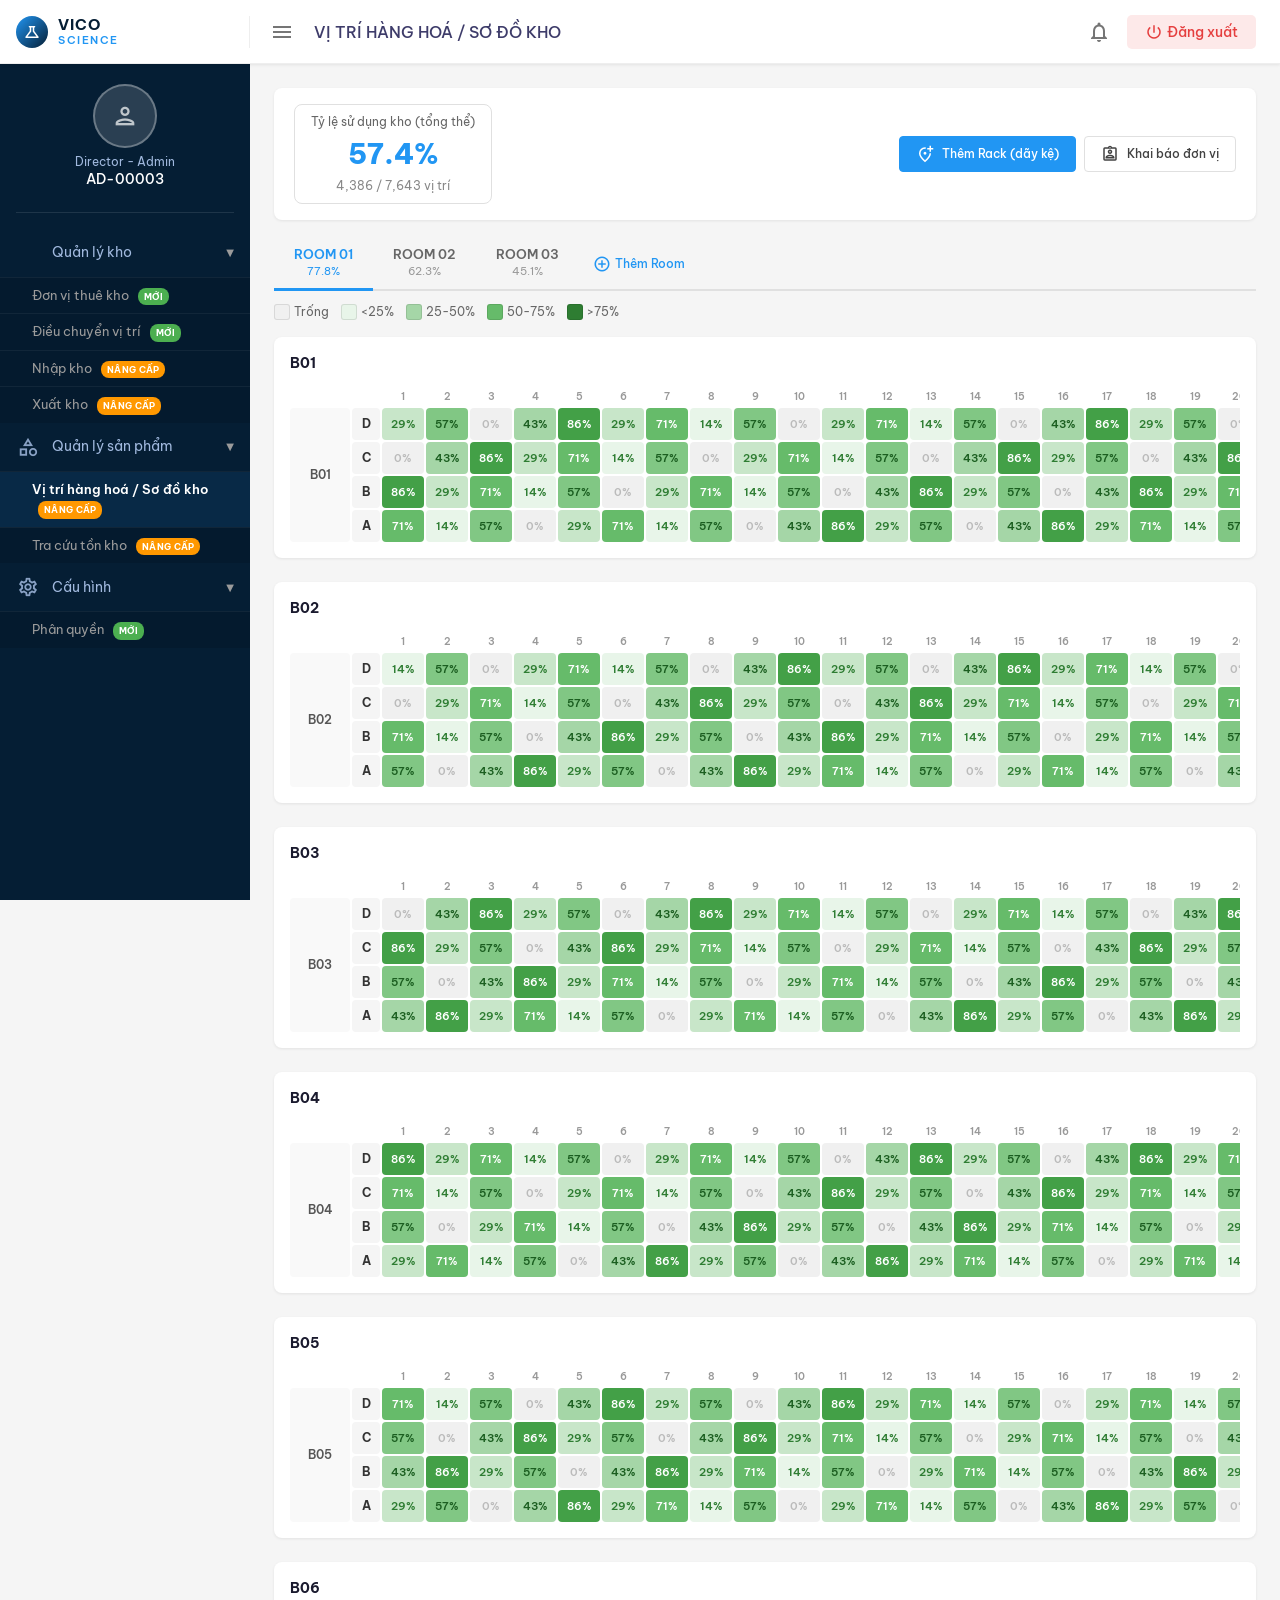
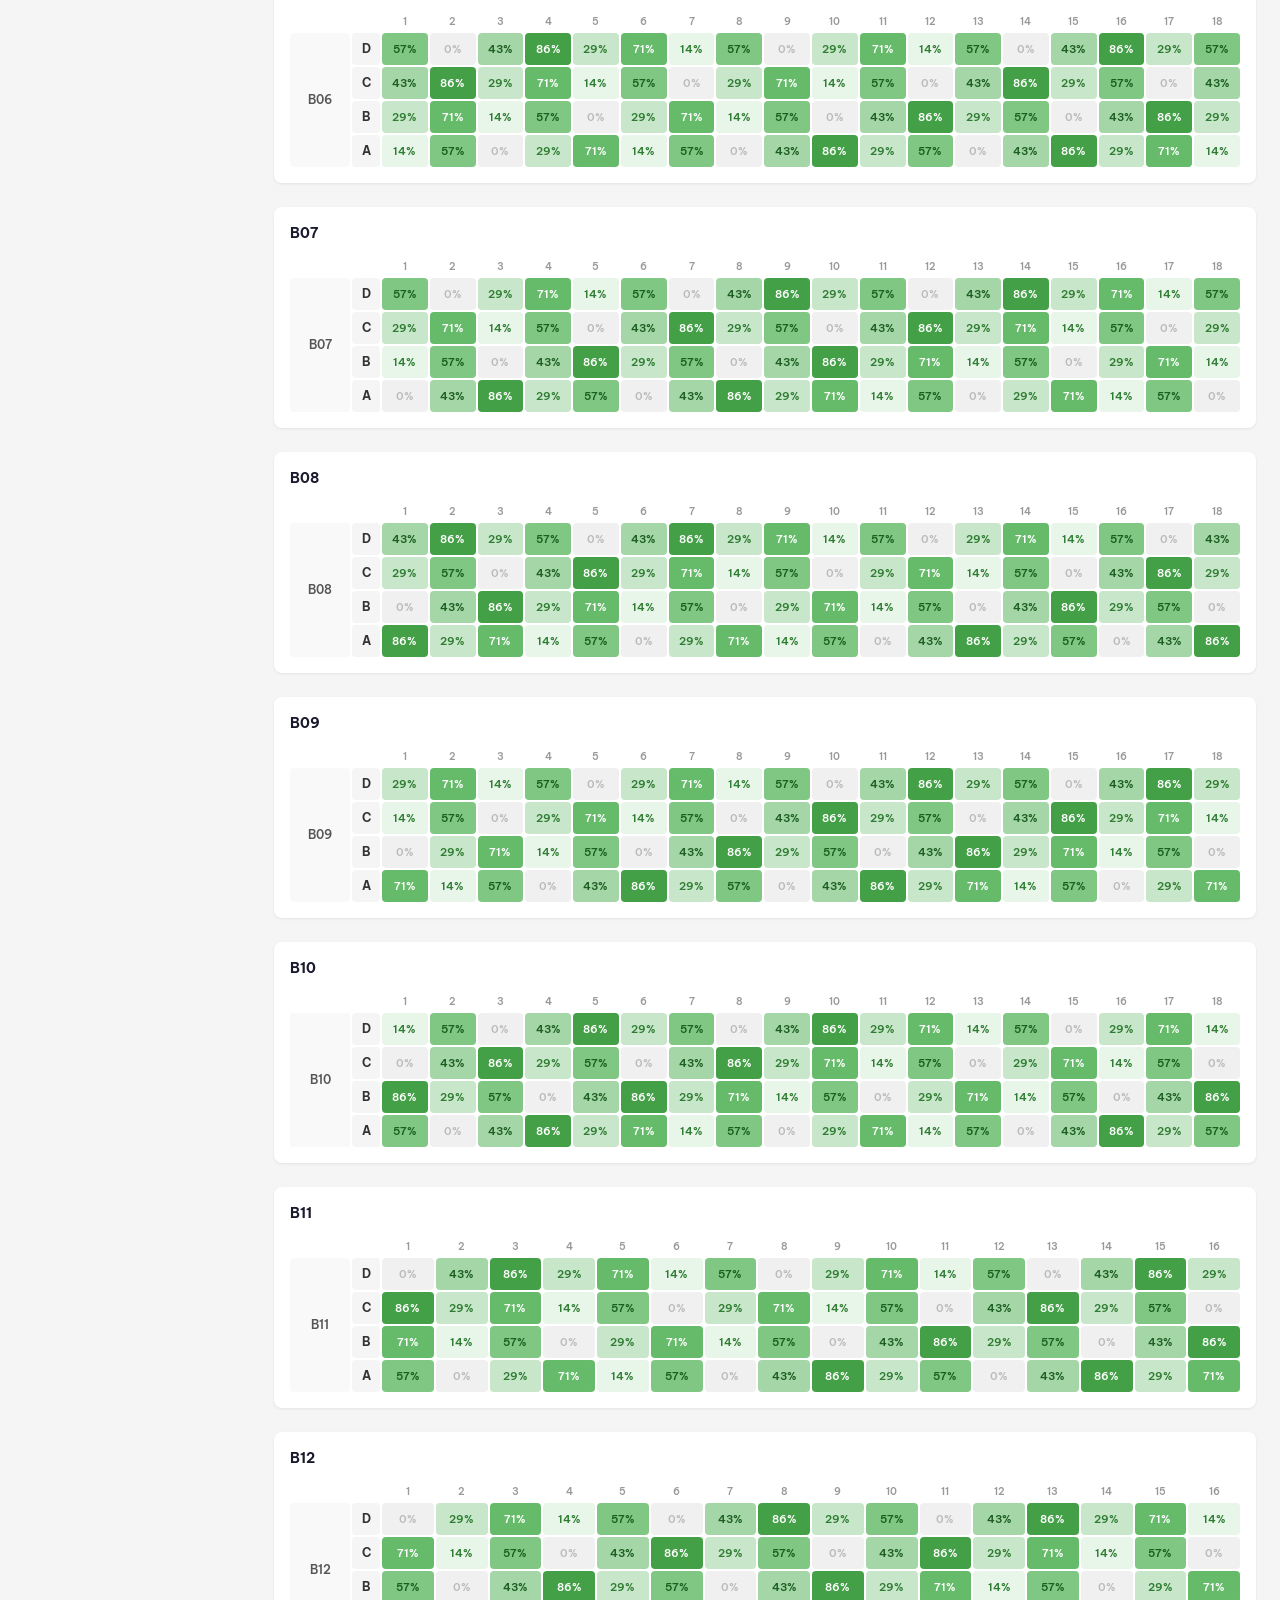
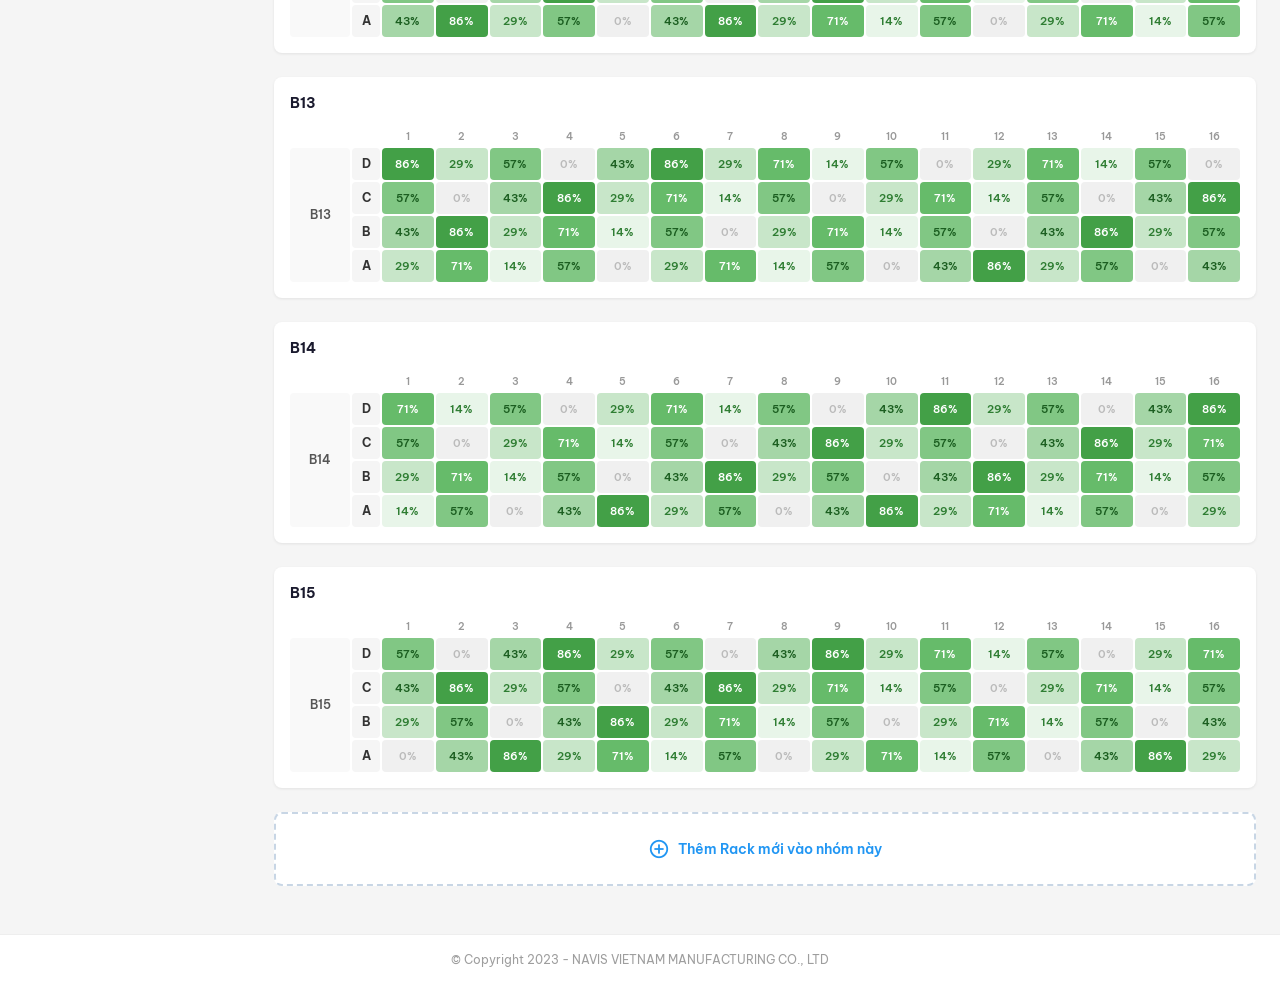
==== commit 3a257a00: "Remove rack group tabs, show all racks at once in warehouse map Co-Authored-By: Claude Opus 4.6 <nor" ====
--- a/w03-so-do-kho.html
+++ b/w03-so-do-kho.html
@@ -385,15 +385,6 @@
             <span class="material-icons-outlined" style="font-size:18px">add_circle_outline</span>
             <span class="add-label">Thêm Room</span>
           </button>
-        </div>
-
-        <!-- Rack Group Tabs -->
-        <div class="rack-tabs" id="rack-tabs">
-          <button class="rack-tab active" data-group="1-5">RACKS 1 – 5</button>
-          <button class="rack-tab" data-group="6-10">RACKS 6 – 10</button>
-          <button class="rack-tab" data-group="11-15">RACKS 11 – 15</button>
-          <button class="rack-tab" data-group="16-21">RACKS 16 – 21</button>
-          <button class="rack-tab" data-group="22-26">RACKS 22 – 26</button>
         </div>
 
         <!-- Legend -->
@@ -629,31 +620,23 @@
         return { name: rackName, index: rackIndex, floors: floors };
       }
 
-      var rackGroups = {
-        '1-5': [
-          generateRackData('B01', 1, 20),
-          generateRackData('B02', 2, 20),
-          generateRackData('B03', 3, 20),
-          generateRackData('B04', 4, 20),
-          generateRackData('B05', 5, 20)
-        ],
-        '6-10': [
-          generateRackData('B06', 6, 18),
-          generateRackData('B07', 7, 18),
-          generateRackData('B08', 8, 18),
-          generateRackData('B09', 9, 18),
-          generateRackData('B10', 10, 18)
-        ],
-        '11-15': [
-          generateRackData('B11', 11, 16),
-          generateRackData('B12', 12, 16),
-          generateRackData('B13', 13, 16),
-          generateRackData('B14', 14, 16),
-          generateRackData('B15', 15, 16)
-        ]
-      };
-
-      var activeGroup = '1-5';
+      var allRacks = [
+        generateRackData('B01', 1, 20),
+        generateRackData('B02', 2, 20),
+        generateRackData('B03', 3, 20),
+        generateRackData('B04', 4, 20),
+        generateRackData('B05', 5, 20),
+        generateRackData('B06', 6, 18),
+        generateRackData('B07', 7, 18),
+        generateRackData('B08', 8, 18),
+        generateRackData('B09', 9, 18),
+        generateRackData('B10', 10, 18),
+        generateRackData('B11', 11, 16),
+        generateRackData('B12', 12, 16),
+        generateRackData('B13', 13, 16),
+        generateRackData('B14', 14, 16),
+        generateRackData('B15', 15, 16)
+      ];
 
       // ── Utility: color class based on utilization ──────────────────
       function slotClass(used, total) {
@@ -711,14 +694,13 @@
 
       function renderRackContainer() {
         var container = document.getElementById('rack-container');
-        var racks = rackGroups[activeGroup];
-        if (!racks) {
+        if (!allRacks.length) {
           container.innerHTML = '<div class="empty-state"><div class="empty-icon">📦</div><div class="empty-title">Chưa có dữ liệu</div></div>';
           return;
         }
         var html = '';
-        for (var i = 0; i < racks.length; i++) {
-          html += renderRack(racks[i]);
+        for (var i = 0; i < allRacks.length; i++) {
+          html += renderRack(allRacks[i]);
         }
         // Add rack button
         html += '<div class="rack-add-section" onclick="document.getElementById(\'modal-init\').classList.add(\'modal--visible\')">';
@@ -734,15 +716,6 @@
         if (!tab) return;
         document.querySelectorAll('.room-tab').forEach(function(t) { t.classList.remove('active'); });
         tab.classList.add('active');
-      });
-
-      document.getElementById('rack-tabs').addEventListener('click', function(e) {
-        var tab = e.target.closest('.rack-tab');
-        if (!tab) return;
-        document.querySelectorAll('.rack-tab').forEach(function(t) { t.classList.remove('active'); });
-        tab.classList.add('active');
-        activeGroup = tab.getAttribute('data-group');
-        renderRackContainer();
       });
 
       // ── Click on slot cell → navigate to detail ────────────────────
